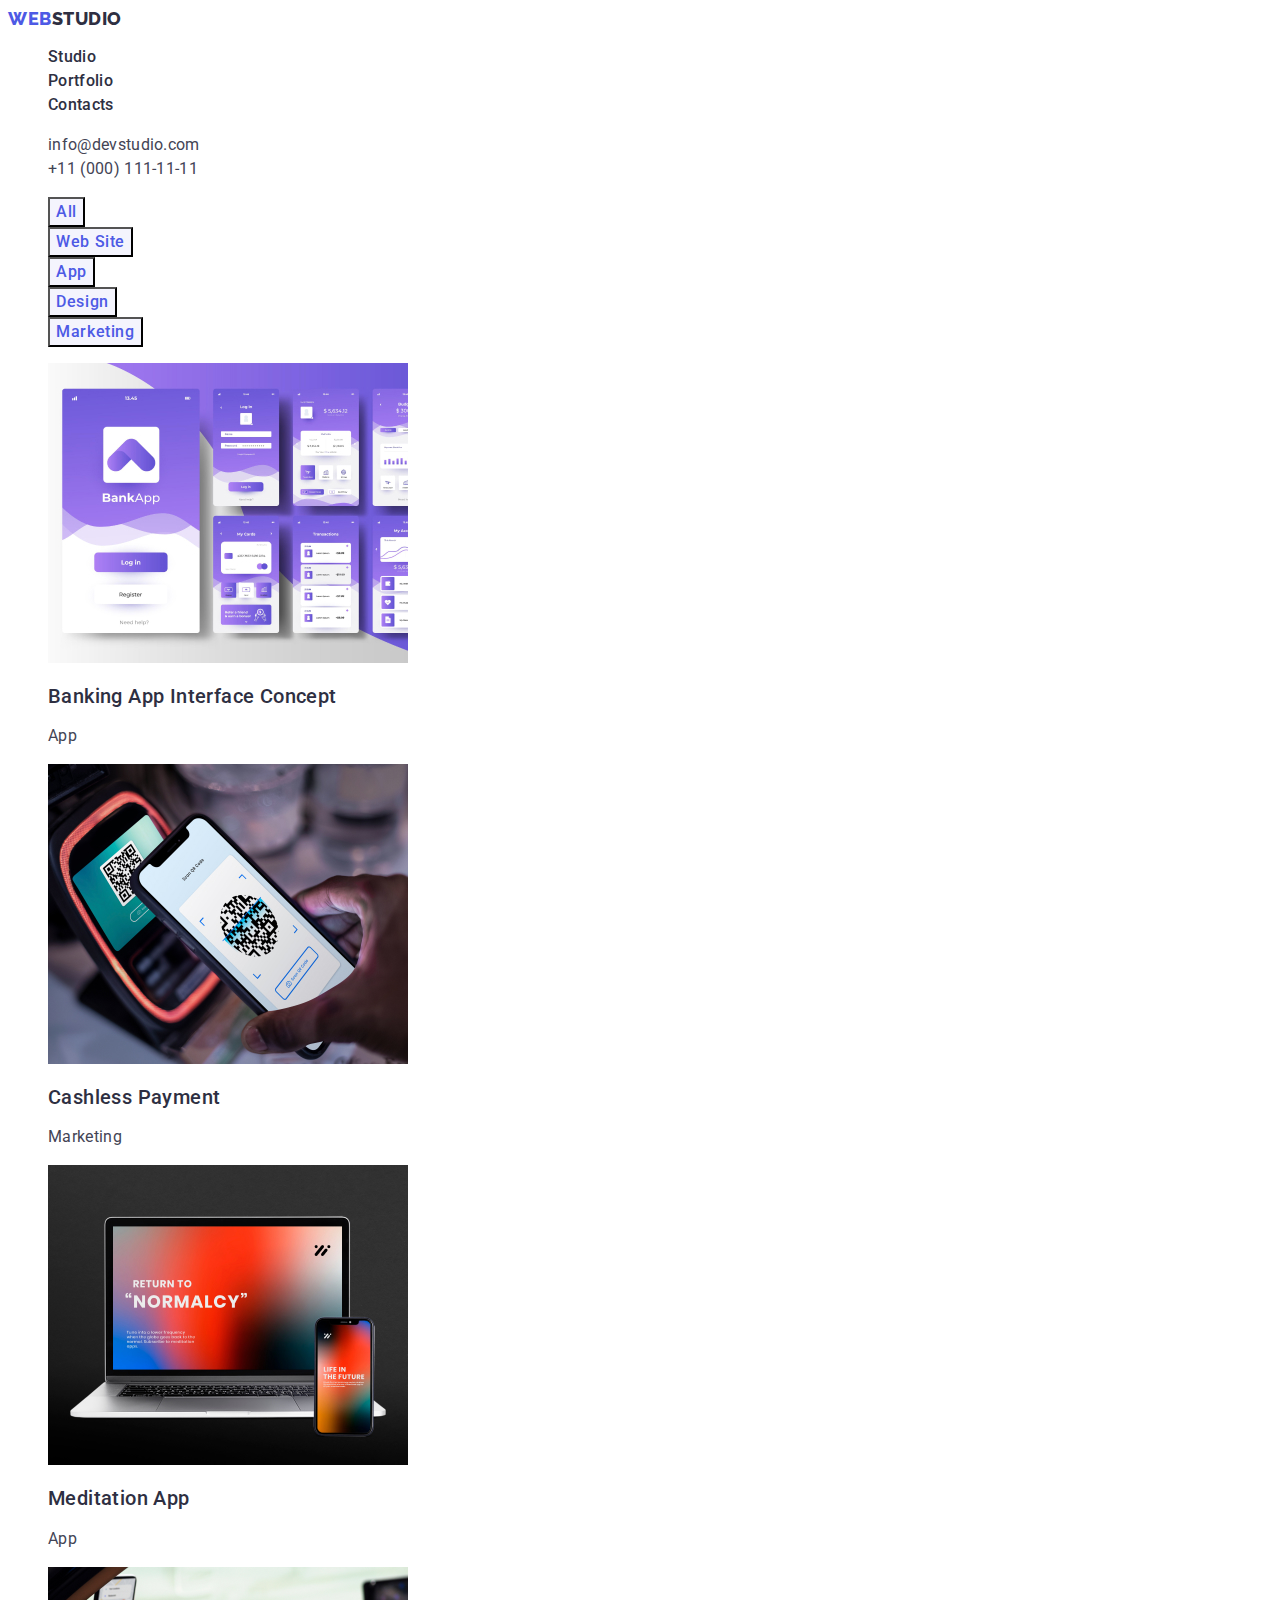
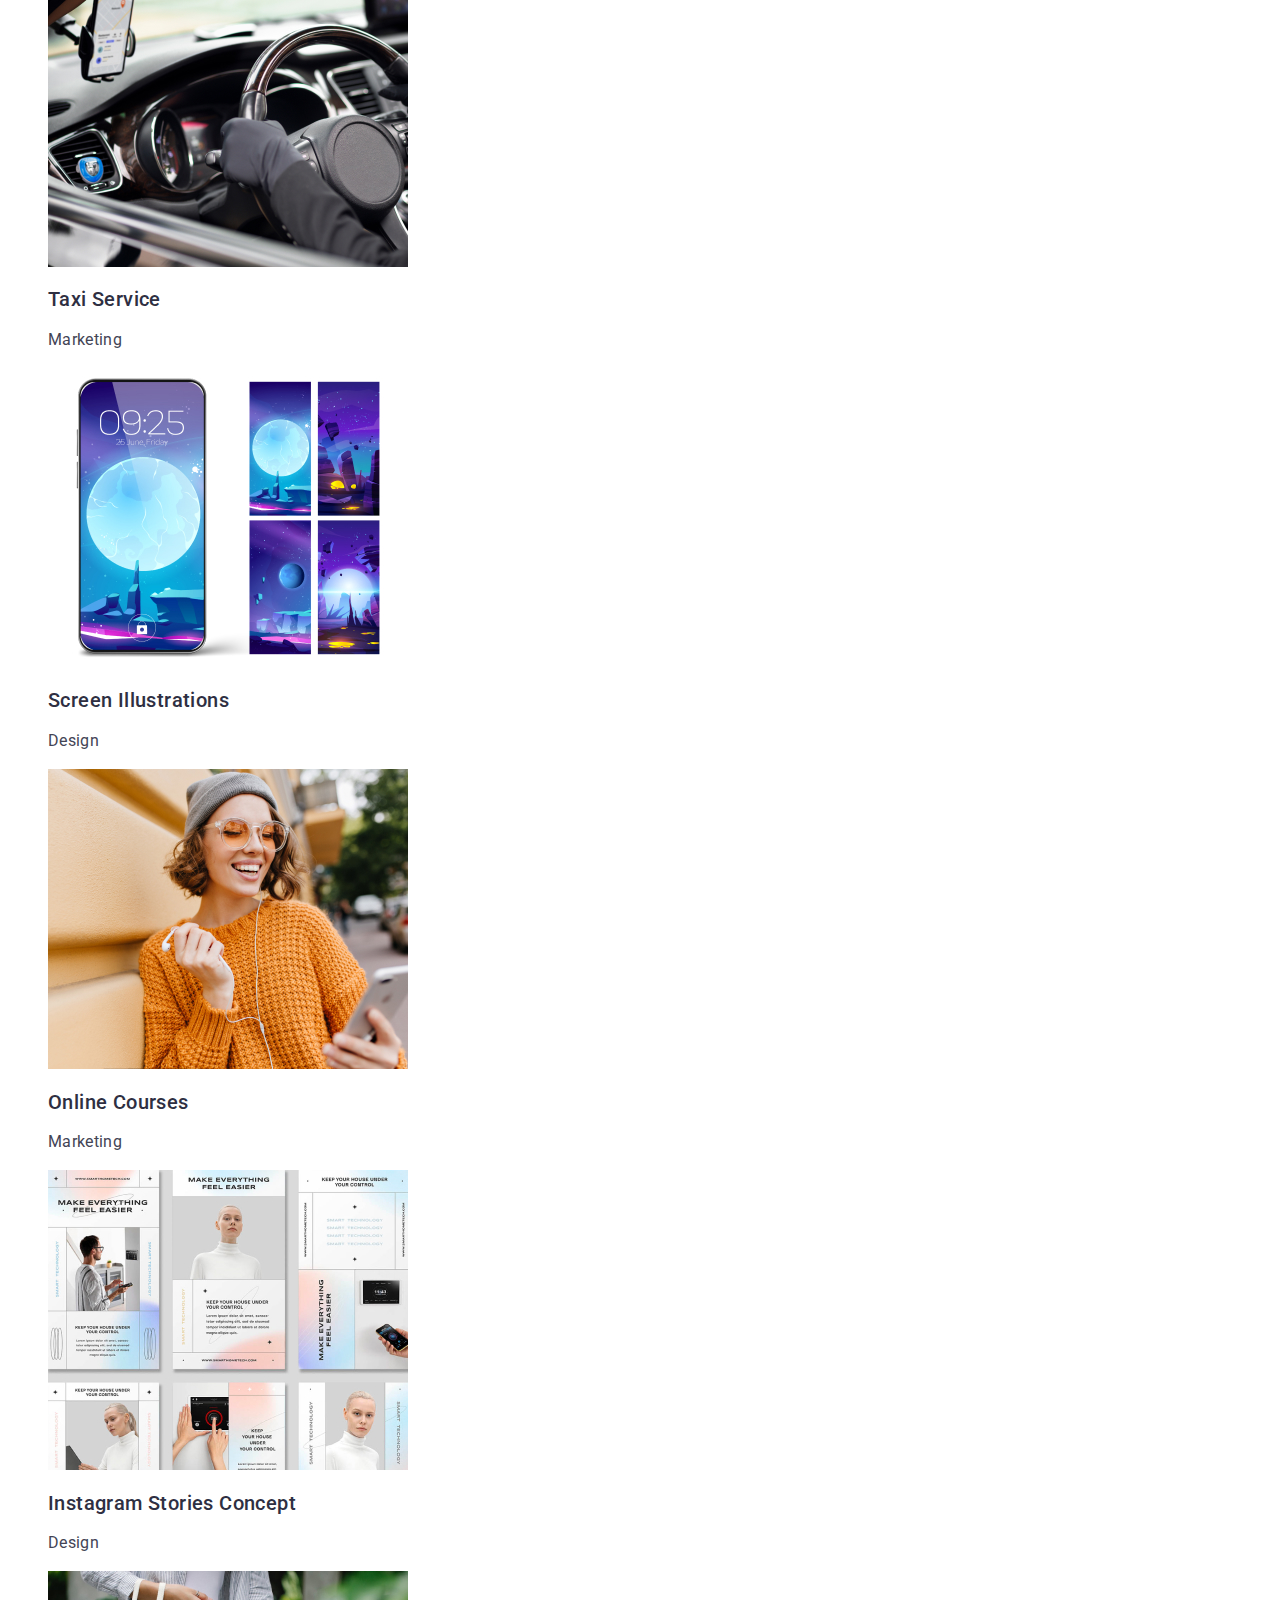
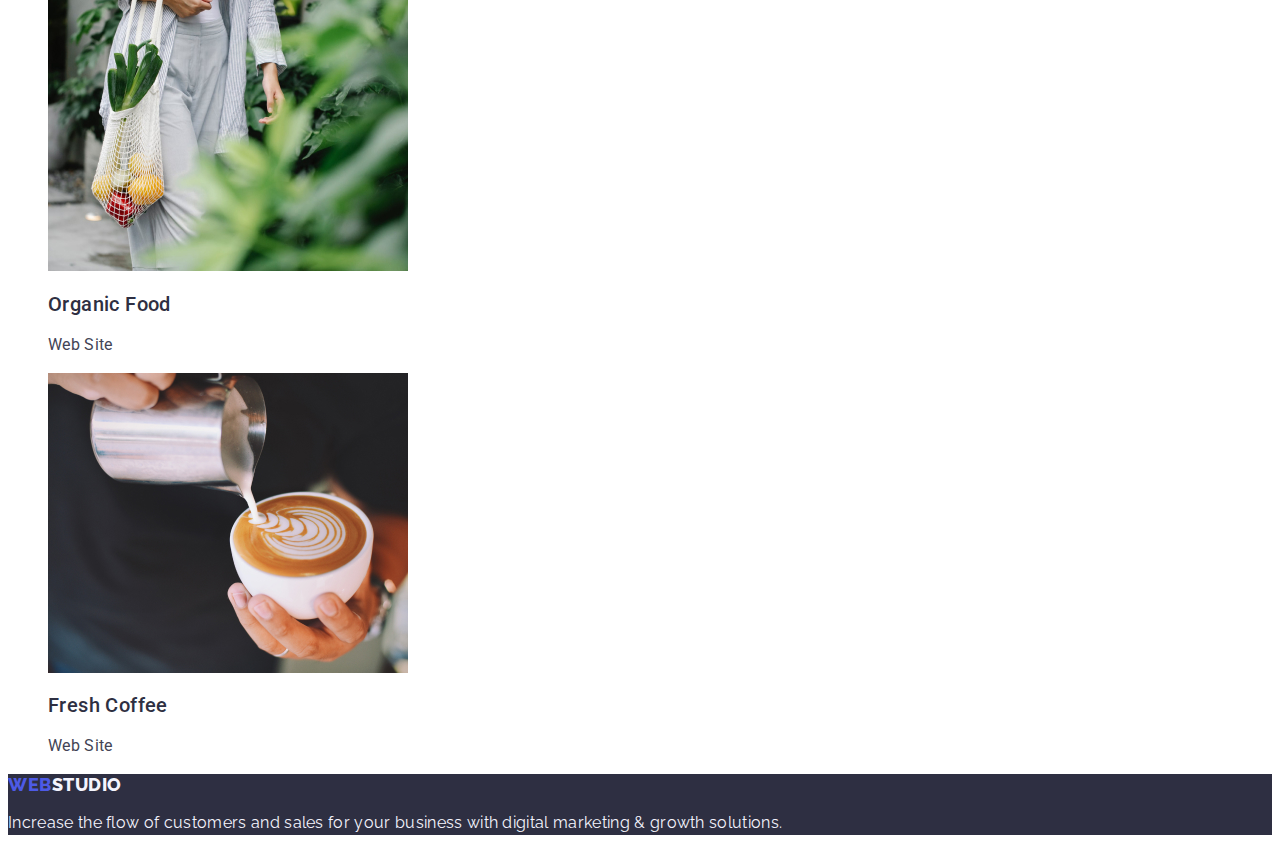
==== portfolio.html @ 531e1ff8 "Initial commit" ====
<!DOCTYPE html>
<html lang="en">

<head>
    <meta charset="UTF-8">
    <meta http-equiv="X-UA-Compatible" content="IE=edge">
    <meta name="viewport" content="width=device-width, initial-scale=1.0">
    <title>Document</title>
    <link rel="preconnect" href="https://fonts.googleapis.com">
    <link rel="preconnect" href="https://fonts.gstatic.com" crossorigin>
    <link href="https://fonts.googleapis.com/css2?family=Raleway:wght@800&family=Roboto:wght@400;500;700&display=swap"
        rel="stylesheet">
    <link rel="stylesheet" href="./css/styles.css">
</head>

<body>

    <!-- header -->

    <header class="page-header">
        <nav class="page-navigation">
            <a href="./index.html" class="logo list link">Web<span class="logo-color">Studio</span></a>

            <ul class="menu list">
                <li class="menu-item">
                    <a class="menu-link link" href="./index.html">Studio</a>
                </li>
                <li class="menu-item">
                    <a class="menu-link link" href="./portfolio.html">Portfolio</a>
                </li>
                <li class="menu-item">
                    <a class="menu-link link" href="">Contacts</a>
                </li>
            </ul>
        </nav>
        <!-- adress email and tel -->
        <address class="adress-menu">
            <ul class="adress list ">
                <li class="adress-list-item list">
                    <a class="contact-email-tel link" href="mailto:info@devstudio.com">info@devstudio.com </a>
                </li>
                <!-- добавить list -->
                <li class="adress-list-item list">
                    <a class="contact-email-tel link" href="tel:+110001111111">+11 (000) 111-11-11</a>
                </li>
            </ul>
        </address>
    </header>

    <!-- main -->
    <main>
        <!-- section  -->
        <section class="portfolio-section">
            <h1 class="portfolio-main-title" hidden>portfolio-filter</h1>
            <!-- list one buttons -->
            <ul class="portfolio-btn list">
                <li><button class="portfolio-btn-item" type="button">All</button></li>
                <li><button class="portfolio-btn-item" type="button">Web Site</button></li>
                <li><button class="portfolio-btn-item" type="button">App</button></li>
                <li><button class="portfolio-btn-item" type="button">Design</button></li>
                <li><button class="portfolio-btn-item" type="button">Marketing</button></li>
            </ul>

            <!-- list two -->
            <ul class="portfolio-list-two list">
                <li><a href="" class="portfolio-item link"> <img src="./images/portfolio/imgbanking.jpg"
                            alt=" banking app interface">
                        <h2 class="title">Banking App Interface Concept</h2>
                        <p class="section-description">App</p>
                    </a>
                </li>

                <li><a href="" class="portfolio-item link"> <img src="./images/portfolio/imgcash.jpg"
                            alt="cashless terminal and phone">
                        <h2 class="title">Cashless Payment</h2>
                        <p class="section-description">Marketing</p>
                    </a>

                </li>

                <li><a href="" class="portfolio-item link"> <img src="./images/portfolio/imgapp.jpg"
                            alt="laptop and phone">
                        <h2 class="title">Meditation App</h2>
                        <p class="section-description">App</p>
                    </a>
                </li>
                <!-- </ul> -->
                <!-- list three -->
                <!-- <ul class="portfolio-list-three list"> -->
                <li><a href="" class="portfolio-item link"> <img src="./images/portfolio/imgtaxi.jpg"
                            alt="car with driver">
                        <h2 class="title">Taxi Service</h2>
                        <p class="section-description">Marketing</p>
                    </a>
                </li>

                <li><a href="" class="portfolio-item link"> <img src="./images/portfolio/imgscreen.jpg"
                            alt="phone and screenshots">
                        <h2 class="title">Screen Illustrations</h2>
                        <p class="section-description">Design</p>
                    </a>

                </li>

                <li><a href="" class="portfolio-item link"> <img src="./images/portfolio/imgonline.jpg"
                            alt="girl with phone">
                        <h2 class="title">Online Courses</h2>
                        <p class="section-description">Marketing</p>
                    </a>
                </li>
                <!-- list four -->
                <li><a href="" class="portfolio-item link"> <img src="./images/portfolio/imginstagram.jpg"
                            alt="design app">
                        <h2 class="title">Instagram Stories Concept</h2>
                        <p class="section-description">Design</p>
                    </a>
                </li>

                <li><a href="" class="portfolio-item link"> <img src="./images/portfolio/imgorganic.jpg"
                            alt="women with food">
                        <h2 class="title">Organic Food</h2>
                        <p class="section-description">Web Site</p>
                    </a>

                </li>

                <li><a href="" class="portfolio-item link"> <img src="./images/portfolio/imgcoffe.jpg" alt="coffe">
                        <h2 class="title">Fresh Coffee</h2>
                        <p class="section-description">Web Site</p>
                    </a>
                </li>
            </ul>

        </section>
    </main>

    <!-- footer -->
    <footer class="footer">
        <a href="./index.html" class="logo-footer list link">Web<span class="logo-color-footer">Studio</span></a>
        <p class="section-description footer-text-color">
            Increase the flow of customers and sales for your business with digital marketing & growth
            solutions.
        </p>
    </footer>
</body>




</html>
---- css/styles.css ----
:root {
  --main-font-family: 'Roboto', sans-serif;
  --secondary-font-family-family: 'Raleway', sans-serif;
  --primary-text-color-theme-dark: #ffffff;
  --primary-text-color-theme-light: #4d5ae5;
  --secondary-text-color-theme-dark: #9da4bd;
  --secondary-text-color-theme-light: #555555;
  --accent-color: #404bbf;
}
button {
  cursor: pointer;
}

body {
  font-family: 'Roboto', sans-serif;
  font-style: normal;
  color: #434455;
  background-color: #ffffff;
}
.list {
  list-style: none;
}
.link {
  text-decoration: none;
}
.logo {
  font-family: var(--secondary-font-family-family);
  font-weight: 800;
  font-size: 18px;
  line-height: 1.17;
  display: flex;
  align-items: center;
  letter-spacing: 0.03em;
  text-transform: uppercase;
  color: #4d5ae5;
}

.logo-color {
  color: #2e2f42;
}

.logo:hover,
.logo:focus {
  color: var(--accent-color);
}

.menu-link {
  font-weight: 500;
  font-size: 16px;
  line-height: 1.5;
  letter-spacing: 0.02em;
  color: #2e2f42;
  /* text-transform: uppercase; */
}
.menu-link:hover,
.menu-link:focus {
  color: var(--accent-color);
}
/* adress */
.adress-menu {
  font-style: normal;
}
.contact-email-tel {
  font-weight: 400;
  font-size: 16px;
  line-height: 1.5;
  letter-spacing: 0.02em;
  color: #434455;
  /* font-style: normal; */
}
.contact-email-tel:hover,
.contact-email-tel:focus {
  color: var(--accent-color);
}
/* .contact-telefon {
  font-weight: 400;
  font-size: 16px;
  line-height: 1.5;
  letter-spacing: 0.02em;
  color: #434455;
  font-style: normal;
}
.contact-telefon:hover,
.contact-telefon:focus {
  color: var(--accent-color);
} */
/* main */
.class-title {
  background-color: #2e2f42;
}
.main-title {
  font-weight: 700;
  font-size: 56px;
  line-height: 1.07;
  text-align: center;
  letter-spacing: 0.02em;
  color: #ffffff;
}

.modal-open-btn {
  font-weight: 500;
  font-size: 16px;
  line-height: 1.5;
  display: flex;
  align-items: center;
  letter-spacing: 0.04em;
  color: #ffffff;
  flex: none;
  order: 0;
  flex-grow: 0;
  background: #4d5ae5;
  font-family: var(--main-font-family);
}

.modal-open-btn:hover,
.modal-open-btn:focus {
  color: var(--accent-color);
  background: #404bbf;
}
/* skills */
.subtitle {
  font-weight: 700;
  font-size: 36px;
  line-height: 1.11;
  text-align: center;
  letter-spacing: 0.02em;
  text-transform: capitalize;
  color: #2e2f42;
}
.title {
  font-weight: 500;
  font-size: 20px;
  line-height: 1.2;
  /* identical to box height, or 120% */
  letter-spacing: 0.02em;
  color: #2e2f42;
}

.section-description {
  font-weight: 400;
  font-size: 16px;
  line-height: 1.5;
  /* or 150% */
  letter-spacing: 0.02em;
  /* SLATE */
  color: #434455;
}

.section-team {
  background-color: #f4f4fd;
}
.team-list {
  background-color: #ffffff;
}
.team-description {
  text-align: center;
  letter-spacing: 0.02em;
}
/* footer */

footer {
  font-family: var(--secondary-font-family-family);
  background-color: #2e2f42;
}

.logo-footer {
  font-weight: 800;
  font-size: 18px;
  line-height: 1.17;
  display: flex;
  align-items: center;
  letter-spacing: 0.03em;
  text-transform: uppercase;
  color: #4d5ae5;
}

.logo-footer:hover,
.logo-footer:focus {
  color: var(--accent-color);
}
.logo-color-footer {
  color: #f4f4fd;
}
.footer-text-color {
  color: #f4f4fd;
}

/* portfolio */
.portfolio-btn-item {
  font-family: var(--main-font-family);
  font-weight: 500;
  font-size: 16px;
  line-height: 1.5;
  /* identical to box height, or 150% */
  display: flex;
  align-items: center;
  text-align: center;
  letter-spacing: 0.04em;
  background: #f4f4fd;
  color: #4d5ae5;
}

.portfolio-btn-item:hover,
.portfolio-btn-item:focus {
  color: #ffffff;
  background: #404bbf;
}
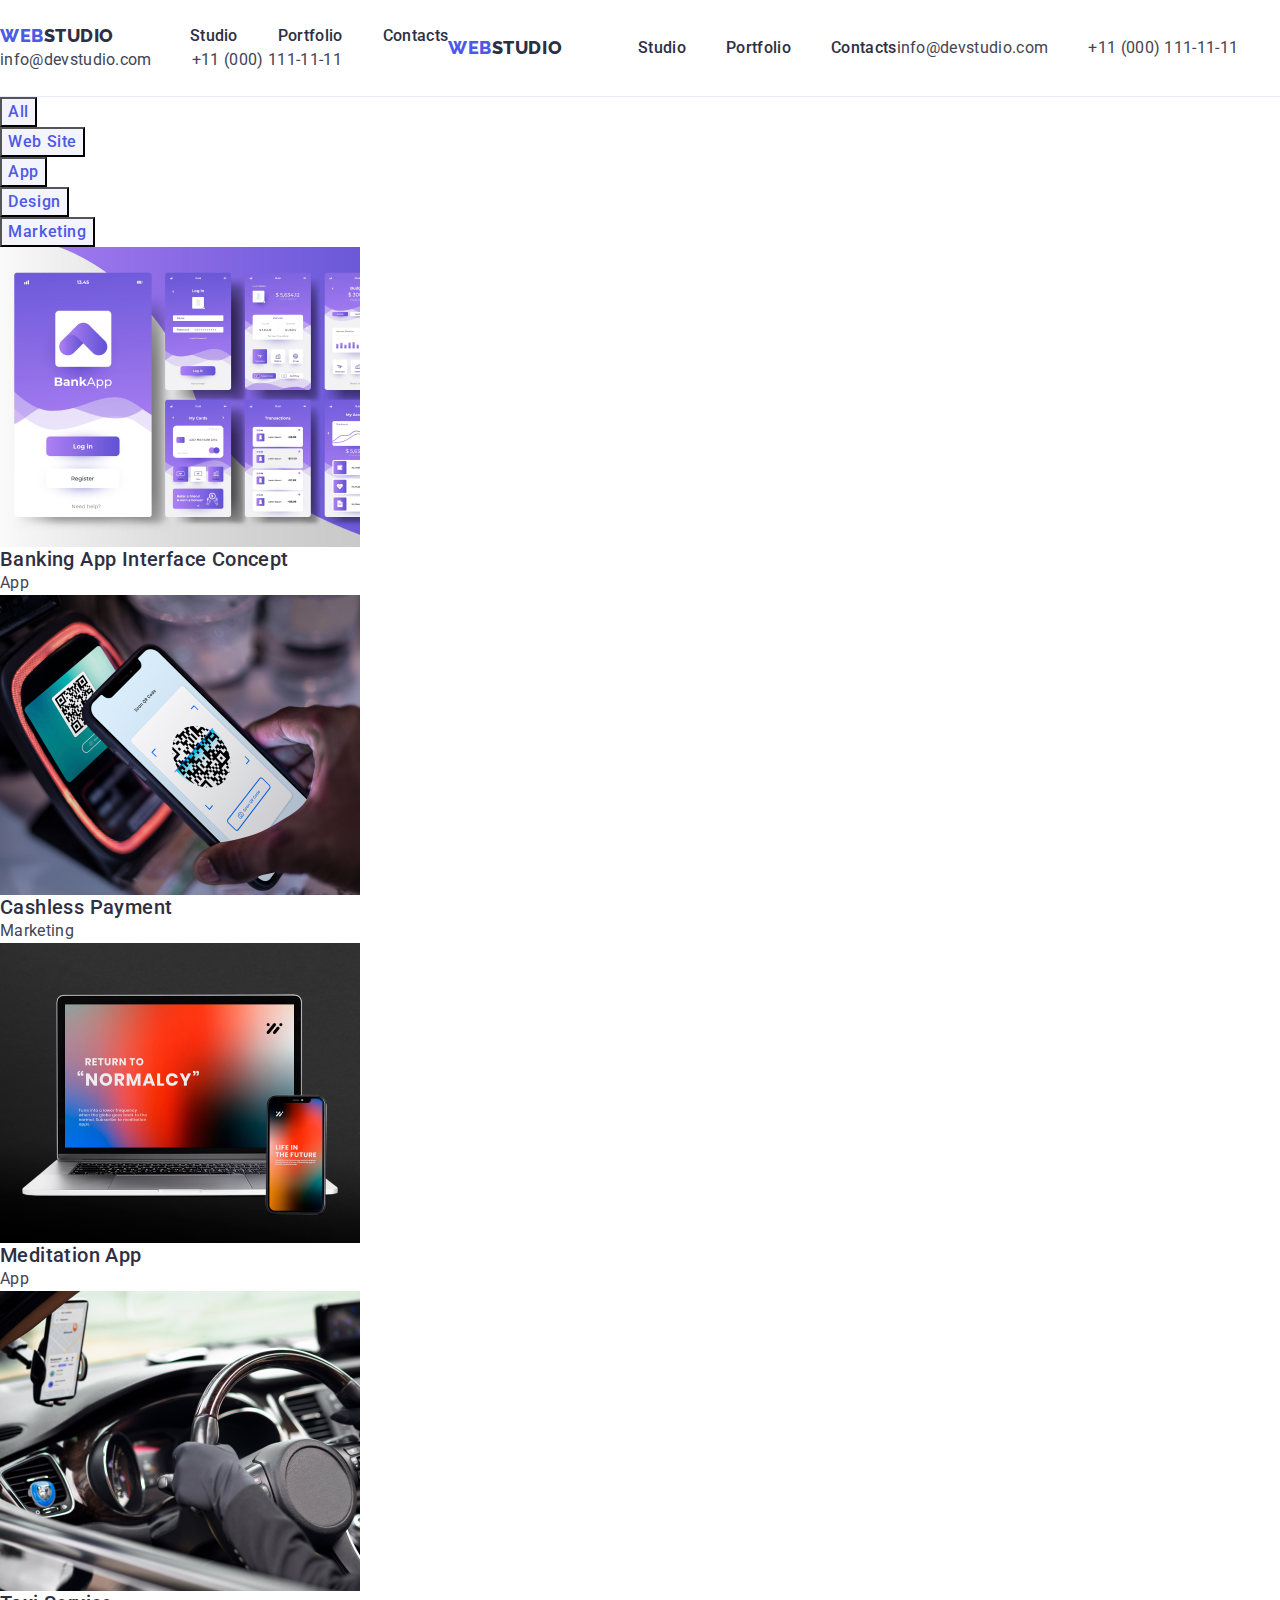
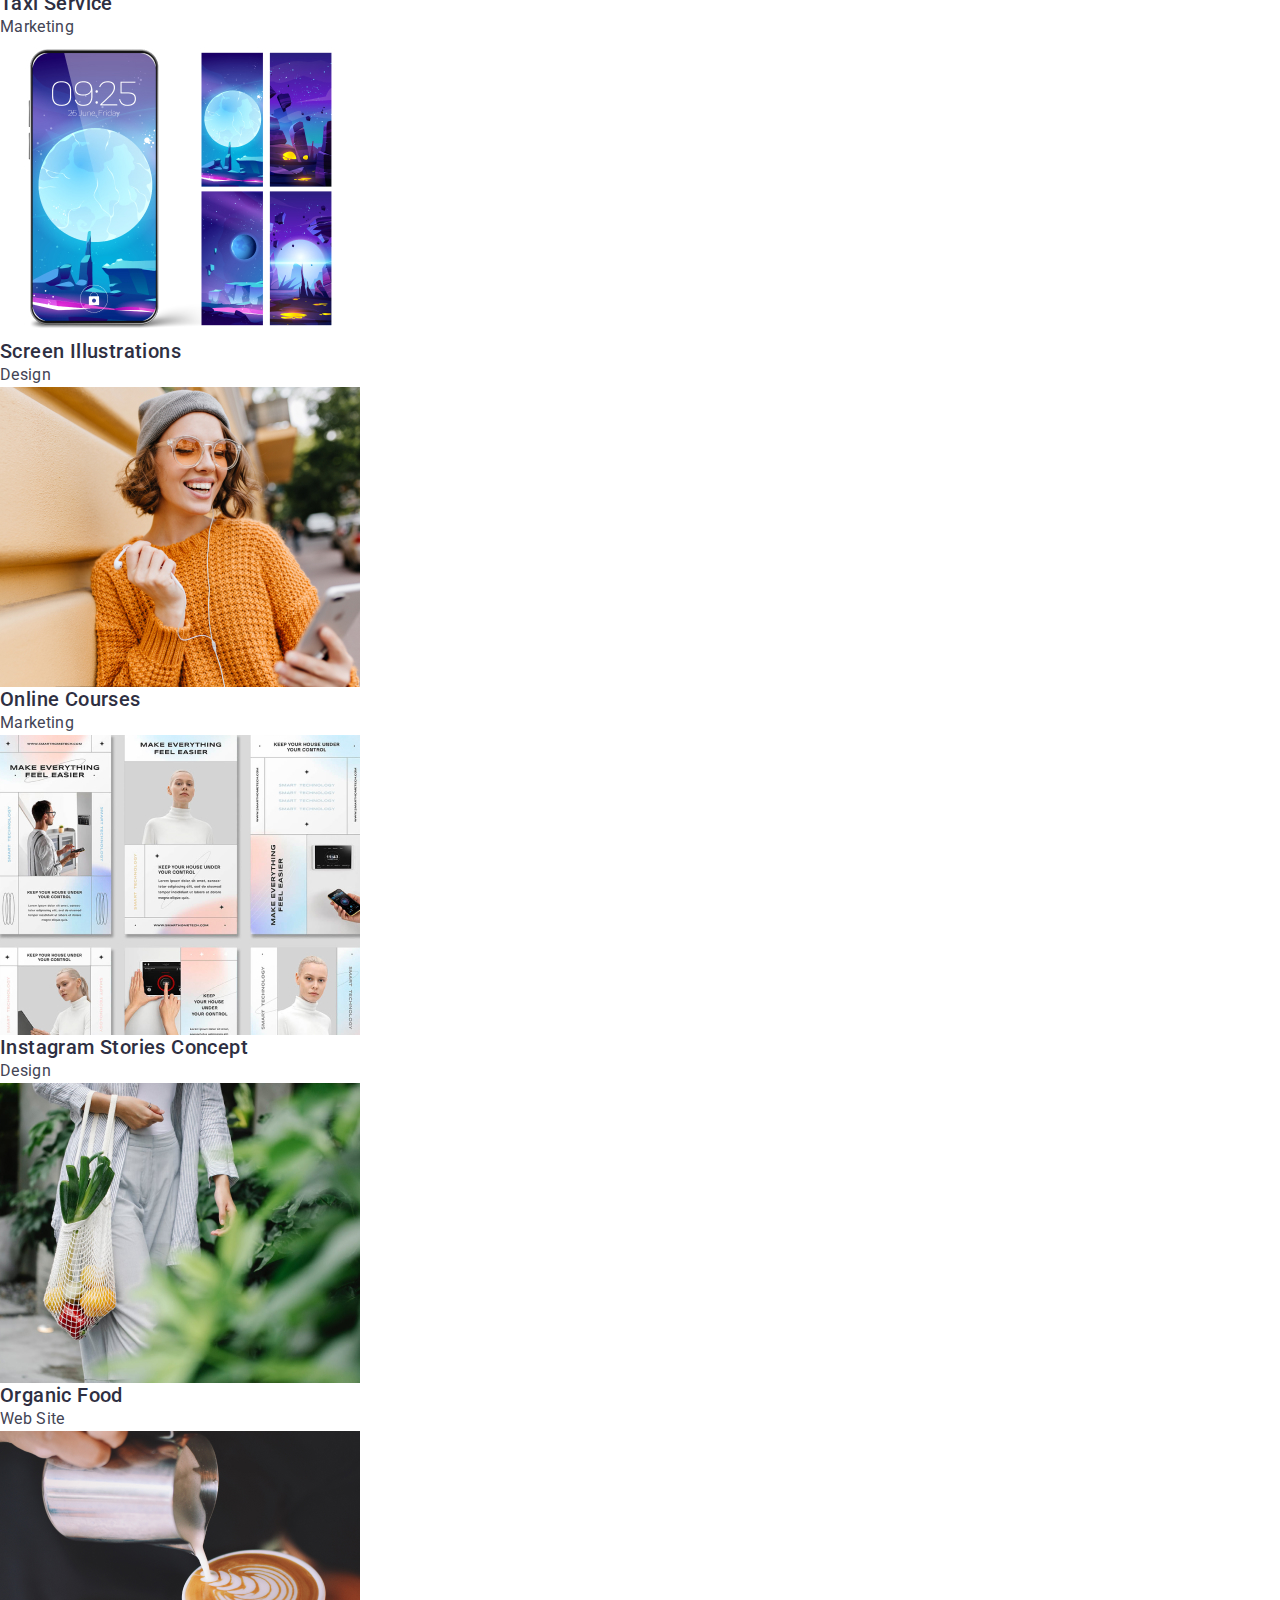
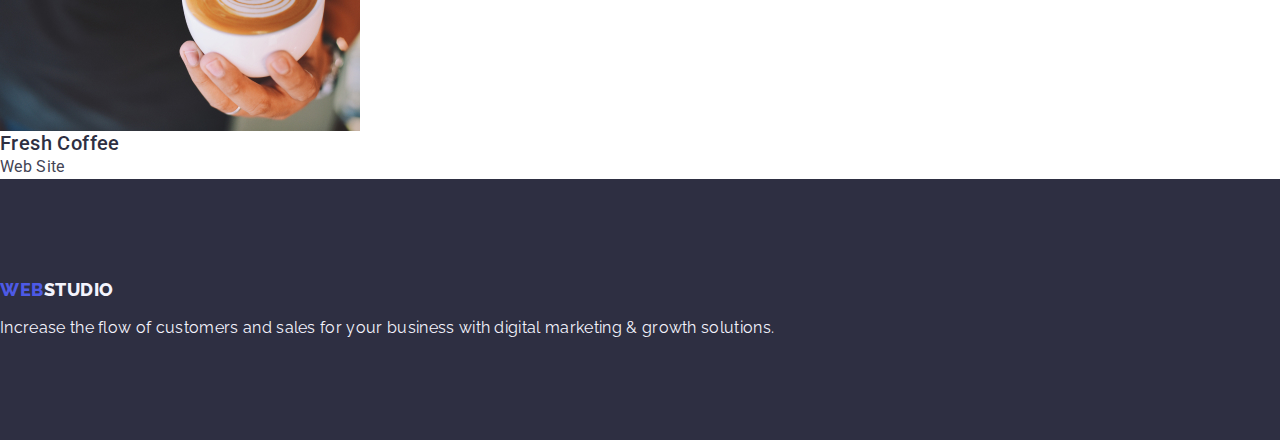
==== commit 79e0293e: "foter" ====
--- a/portfolio.html
+++ b/portfolio.html
@@ -10,6 +10,8 @@
     <link rel="preconnect" href="https://fonts.gstatic.com" crossorigin>
     <link href="https://fonts.googleapis.com/css2?family=Raleway:wght@800&family=Roboto:wght@400;500;700&display=swap"
         rel="stylesheet">
+    <link rel="stylesheet"
+        href="https://cdnjs.cloudflare.com/ajax/libs/modern-normalize/1.1.0/modern-normalize.min.css">
     <link rel="stylesheet" href="./css/styles.css">
 </head>
 
@@ -18,6 +20,35 @@
     <!-- header -->
 
     <header class="page-header">
+        <div>
+            <nav class="page-navigation">
+                <a href="./index.html" class="logo list link">Web<span class="logo-color">Studio</span></a>
+
+                <ul class="menu list">
+                    <li class="menu-item">
+                        <a class="menu-link link" href="./index.html">Studio</a>
+                    </li>
+                    <li class="menu-item">
+                        <a class="menu-link link" href="./portfolio.html">Portfolio</a>
+                    </li>
+                    <li class="menu-item">
+                        <a class="menu-link link" href="">Contacts</a>
+                    </li>
+                </ul>
+            </nav>
+            <!-- adress email and tel -->
+            <address class="adress-menu">
+                <ul class="adress list ">
+                    <li class="adress-list-item list">
+                        <a class="contact-email-tel link" href="mailto:info@devstudio.com">info@devstudio.com </a>
+                    </li>
+                    <!-- добавить list -->
+                    <li class="adress-list-item list">
+                        <a class="contact-email-tel link" href="tel:+110001111111">+11 (000) 111-11-11</a>
+                    </li>
+                </ul>
+            </address>
+        </div>
         <nav class="page-navigation">
             <a href="./index.html" class="logo list link">Web<span class="logo-color">Studio</span></a>
 
--- a/css/styles.css
+++ b/css/styles.css
@@ -7,9 +7,6 @@
   --secondary-text-color-theme-light: #555555;
   --accent-color: #404bbf;
 }
-button {
-  cursor: pointer;
-}
 
 body {
   font-family: 'Roboto', sans-serif;
@@ -17,22 +14,75 @@
   color: #434455;
   background-color: #ffffff;
 }
+
+.container {
+  width: 1158px;
+  margin-left: auto;
+  margin-right: auto;
+  padding-left: 15px;
+  padding-right: 15px;
+}
+
+/* .container-main-title {
+  padding: 188px 0;
+} */
+h1,
+h2,
+h3,
+h4,
+p {
+  margin-top: 0;
+  margin-bottom: 0;
+}
+
+ul,
+ol {
+  margin-top: 0;
+  margin-bottom: 0;
+  padding-left: 0;
+}
+
+img {
+  display: block;
+}
+
 .list {
   list-style: none;
 }
 .link {
   text-decoration: none;
 }
+/* HEADER */
+.page-header {
+  display: flex;
+  align-items: center;
+  padding: 24px 0;
+
+  border-bottom: 1px solid #e7e9fc;
+}
+
+.page-header-container {
+  display: flex;
+  align-items: center;
+}
+.page-navigation {
+  display: flex;
+  align-items: center;
+
+  /* column-gap: 70px; */
+}
+
 .logo {
   font-family: var(--secondary-font-family-family);
   font-weight: 800;
   font-size: 18px;
   line-height: 1.17;
-  display: flex;
+  /* display: flex; */
   align-items: center;
   letter-spacing: 0.03em;
   text-transform: uppercase;
   color: #4d5ae5;
+  margin-right: 76px;
 }
 
 .logo-color {
@@ -43,6 +93,12 @@
 .logo:focus {
   color: var(--accent-color);
 }
+/* MENU */
+.menu {
+  display: flex;
+  /* align-items: center; */
+  gap: 40px;
+}
 
 .menu-link {
   font-weight: 500;
@@ -50,16 +106,25 @@
   line-height: 1.5;
   letter-spacing: 0.02em;
   color: #2e2f42;
+  padding: 24px 0;
   /* text-transform: uppercase; */
 }
 .menu-link:hover,
 .menu-link:focus {
   color: var(--accent-color);
 }
+
 /* adress */
 .adress-menu {
   font-style: normal;
 }
+.adress {
+  display: flex;
+  align-items: center;
+  column-gap: 40px;
+  gap: 40px;
+  /* margin-left: auto; */
+}
 .contact-email-tel {
   font-weight: 400;
   font-size: 16px;
@@ -72,21 +137,11 @@
 .contact-email-tel:focus {
   color: var(--accent-color);
 }
-/* .contact-telefon {
-  font-weight: 400;
-  font-size: 16px;
-  line-height: 1.5;
-  letter-spacing: 0.02em;
-  color: #434455;
-  font-style: normal;
-}
-.contact-telefon:hover,
-.contact-telefon:focus {
-  color: var(--accent-color);
-} */
+
 /* main */
 .class-title {
   background-color: #2e2f42;
+  padding: 188px 0;
 }
 .main-title {
   font-weight: 700;
@@ -95,13 +150,21 @@
   text-align: center;
   letter-spacing: 0.02em;
   color: #ffffff;
+  max-width: 496px;
+  margin: auto;
+}
+
+/* BTN */
+
+button {
+  cursor: pointer;
 }
 
 .modal-open-btn {
   font-weight: 500;
   font-size: 16px;
   line-height: 1.5;
-  display: flex;
+  display: block;
   align-items: center;
   letter-spacing: 0.04em;
   color: #ffffff;
@@ -110,6 +173,13 @@
   flex-grow: 0;
   background: #4d5ae5;
   font-family: var(--main-font-family);
+  min-width: 169px;
+  height: 56px;
+  border: none;
+  border-radius: 4px;
+  margin-top: 48px;
+  margin-left: auto;
+  margin-right: auto;
 }
 
 .modal-open-btn:hover,
@@ -117,7 +187,18 @@
   color: var(--accent-color);
   background: #404bbf;
 }
+
 /* skills */
+.section-skills {
+  padding: 120px 0;
+}
+.skills {
+  display: flex;
+  gap: 24px;
+}
+.skills-list {
+  width: calc((100% - 72px) / 4);
+}
 .subtitle {
   font-weight: 700;
   font-size: 36px;
@@ -127,6 +208,24 @@
   text-transform: capitalize;
   color: #2e2f42;
 }
+.title-skills-team {
+  margin-bottom: 8px;
+}
+/*--------------------------- SECTION WORK */
+.section-work {
+  padding-bottom: 120px;
+}
+.subtitle-work-team {
+  margin-bottom: 72px;
+}
+.work {
+  display: flex;
+  gap: 24px;
+}
+.work-list {
+  width: calc((100% - 48px) / 3);
+}
+/* ------------------------------TITLE */
 .title {
   font-weight: 500;
   font-size: 20px;
@@ -145,12 +244,22 @@
   /* SLATE */
   color: #434455;
 }
-
+/* ------------------SECTION TEAM */
 .section-team {
   background-color: #f4f4fd;
+  padding: 120px 0;
+}
+.team {
+  display: flex;
+  gap: 24px;
+}
+.team-info {
+  padding: 32px 16px;
 }
 .team-list {
   background-color: #ffffff;
+  width: calc((100% - 72px) / 4);
+  border-radius: 0px 0px 4px 4px;
 }
 .team-description {
   text-align: center;
@@ -161,17 +270,19 @@
 footer {
   font-family: var(--secondary-font-family-family);
   background-color: #2e2f42;
+  padding: 100px 0;
 }
 
 .logo-footer {
   font-weight: 800;
   font-size: 18px;
   line-height: 1.17;
-  display: flex;
   align-items: center;
   letter-spacing: 0.03em;
   text-transform: uppercase;
   color: #4d5ae5;
+  display: inline-block;
+  margin-bottom: 16px;
 }
 
 .logo-footer:hover,
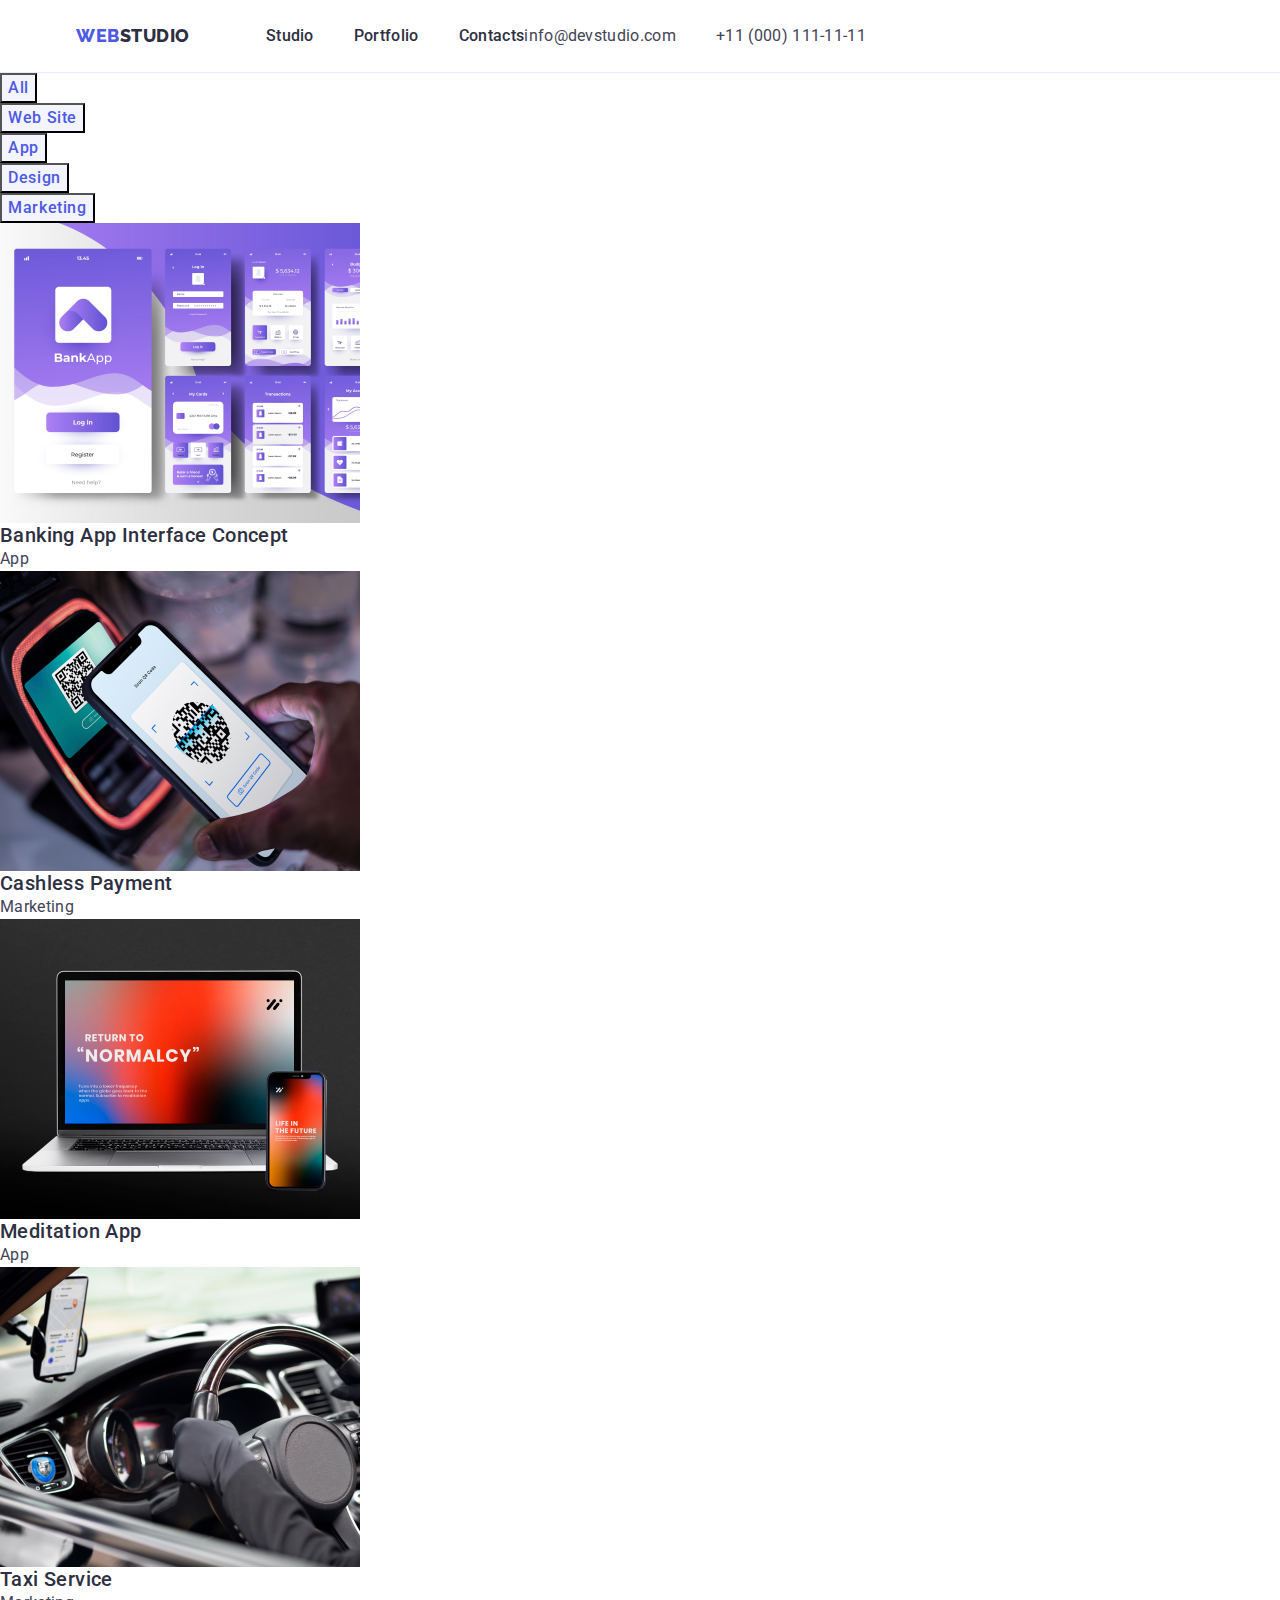
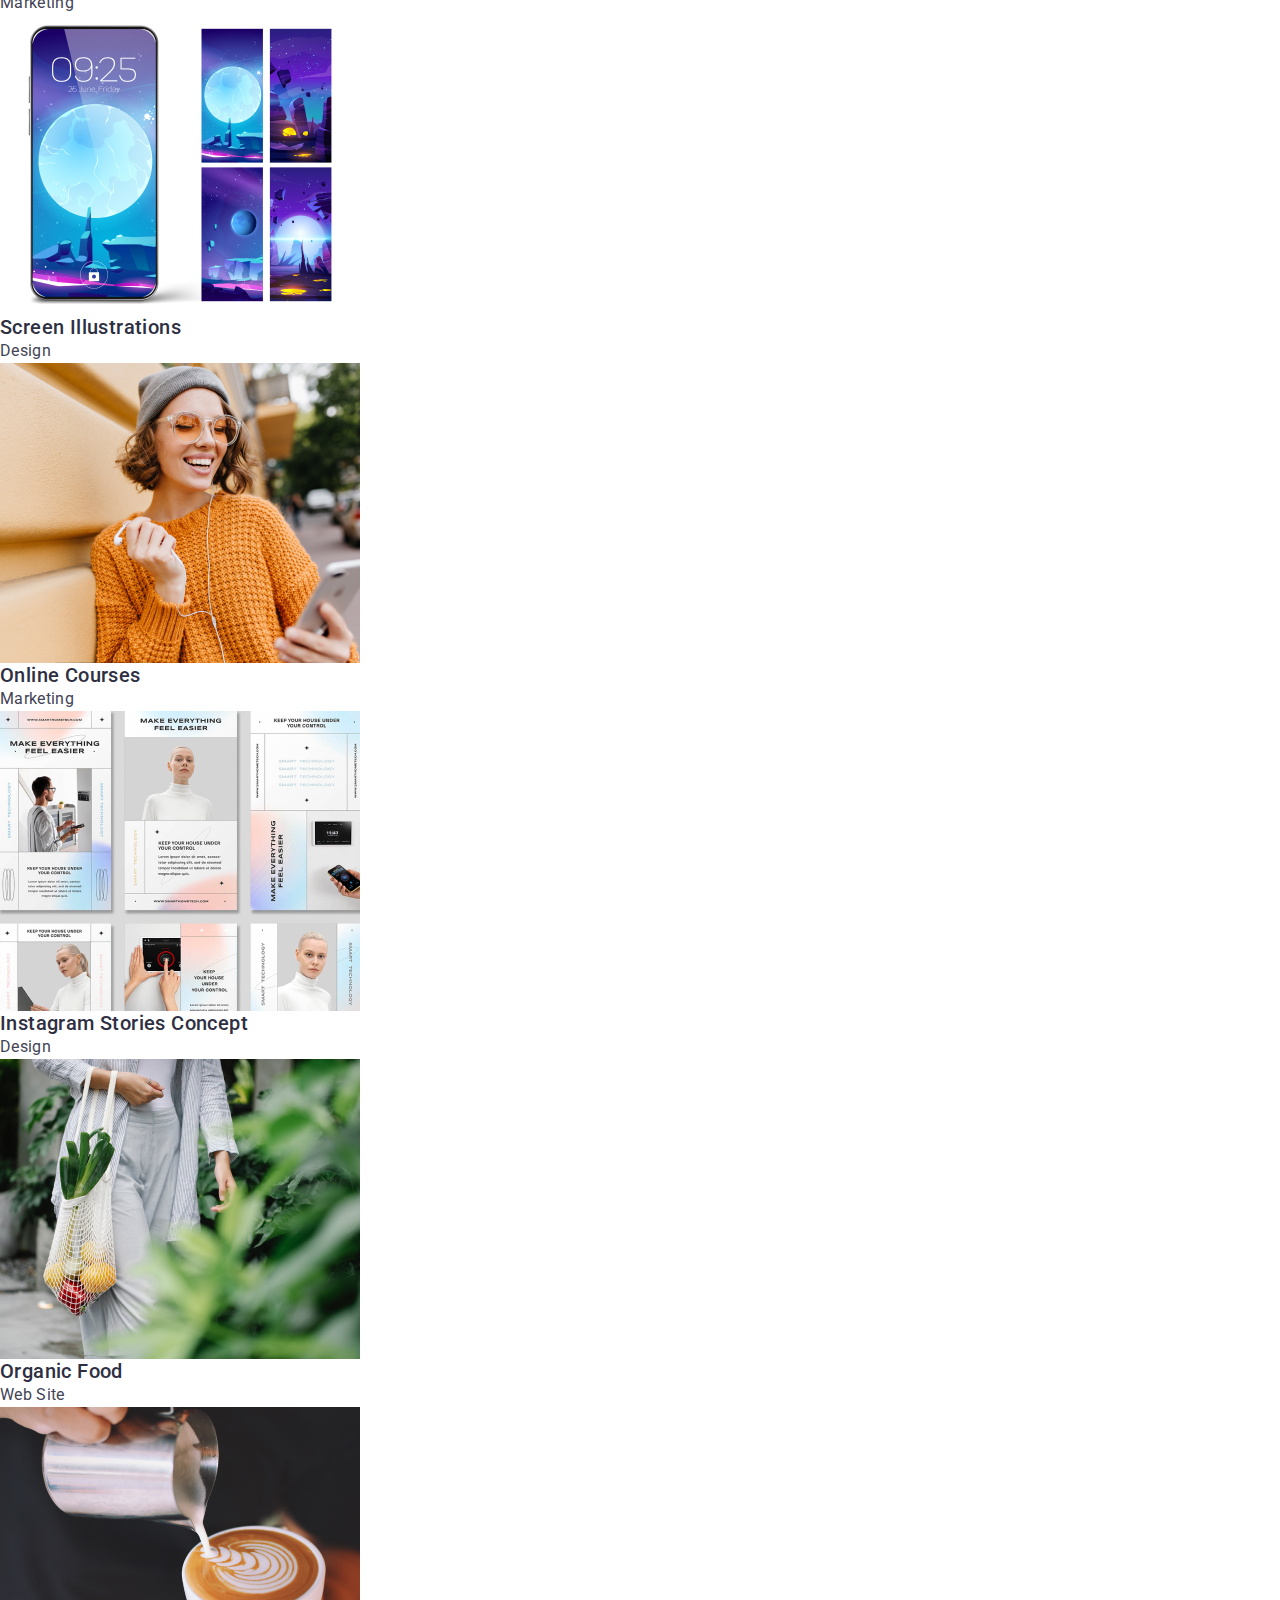
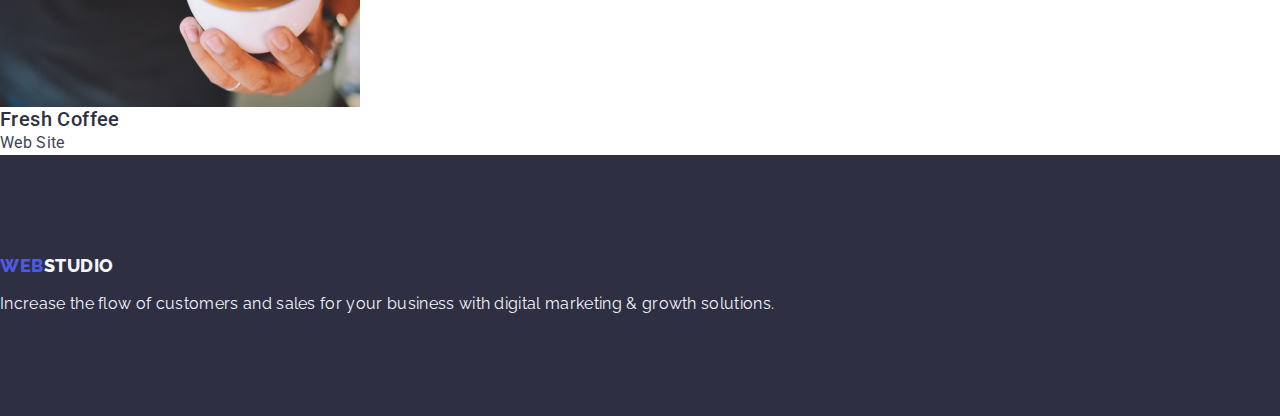
==== commit 3e718b69: "Update portfolio.html" ====
--- a/portfolio.html
+++ b/portfolio.html
@@ -20,8 +20,8 @@
     <!-- header -->
 
     <header class="page-header">
-        <div>
-            <nav class="page-navigation">
+        <div class="container page-header-container">
+            <nav class="page-navigation ">
                 <a href="./index.html" class="logo list link">Web<span class="logo-color">Studio</span></a>
 
                 <ul class="menu list">
@@ -36,7 +36,6 @@
                     </li>
                 </ul>
             </nav>
-            <!-- adress email and tel -->
             <address class="adress-menu">
                 <ul class="adress list ">
                     <li class="adress-list-item list">
@@ -49,33 +48,7 @@
                 </ul>
             </address>
         </div>
-        <nav class="page-navigation">
-            <a href="./index.html" class="logo list link">Web<span class="logo-color">Studio</span></a>
 
-            <ul class="menu list">
-                <li class="menu-item">
-                    <a class="menu-link link" href="./index.html">Studio</a>
-                </li>
-                <li class="menu-item">
-                    <a class="menu-link link" href="./portfolio.html">Portfolio</a>
-                </li>
-                <li class="menu-item">
-                    <a class="menu-link link" href="">Contacts</a>
-                </li>
-            </ul>
-        </nav>
-        <!-- adress email and tel -->
-        <address class="adress-menu">
-            <ul class="adress list ">
-                <li class="adress-list-item list">
-                    <a class="contact-email-tel link" href="mailto:info@devstudio.com">info@devstudio.com </a>
-                </li>
-                <!-- добавить list -->
-                <li class="adress-list-item list">
-                    <a class="contact-email-tel link" href="tel:+110001111111">+11 (000) 111-11-11</a>
-                </li>
-            </ul>
-        </address>
     </header>
 
     <!-- main -->
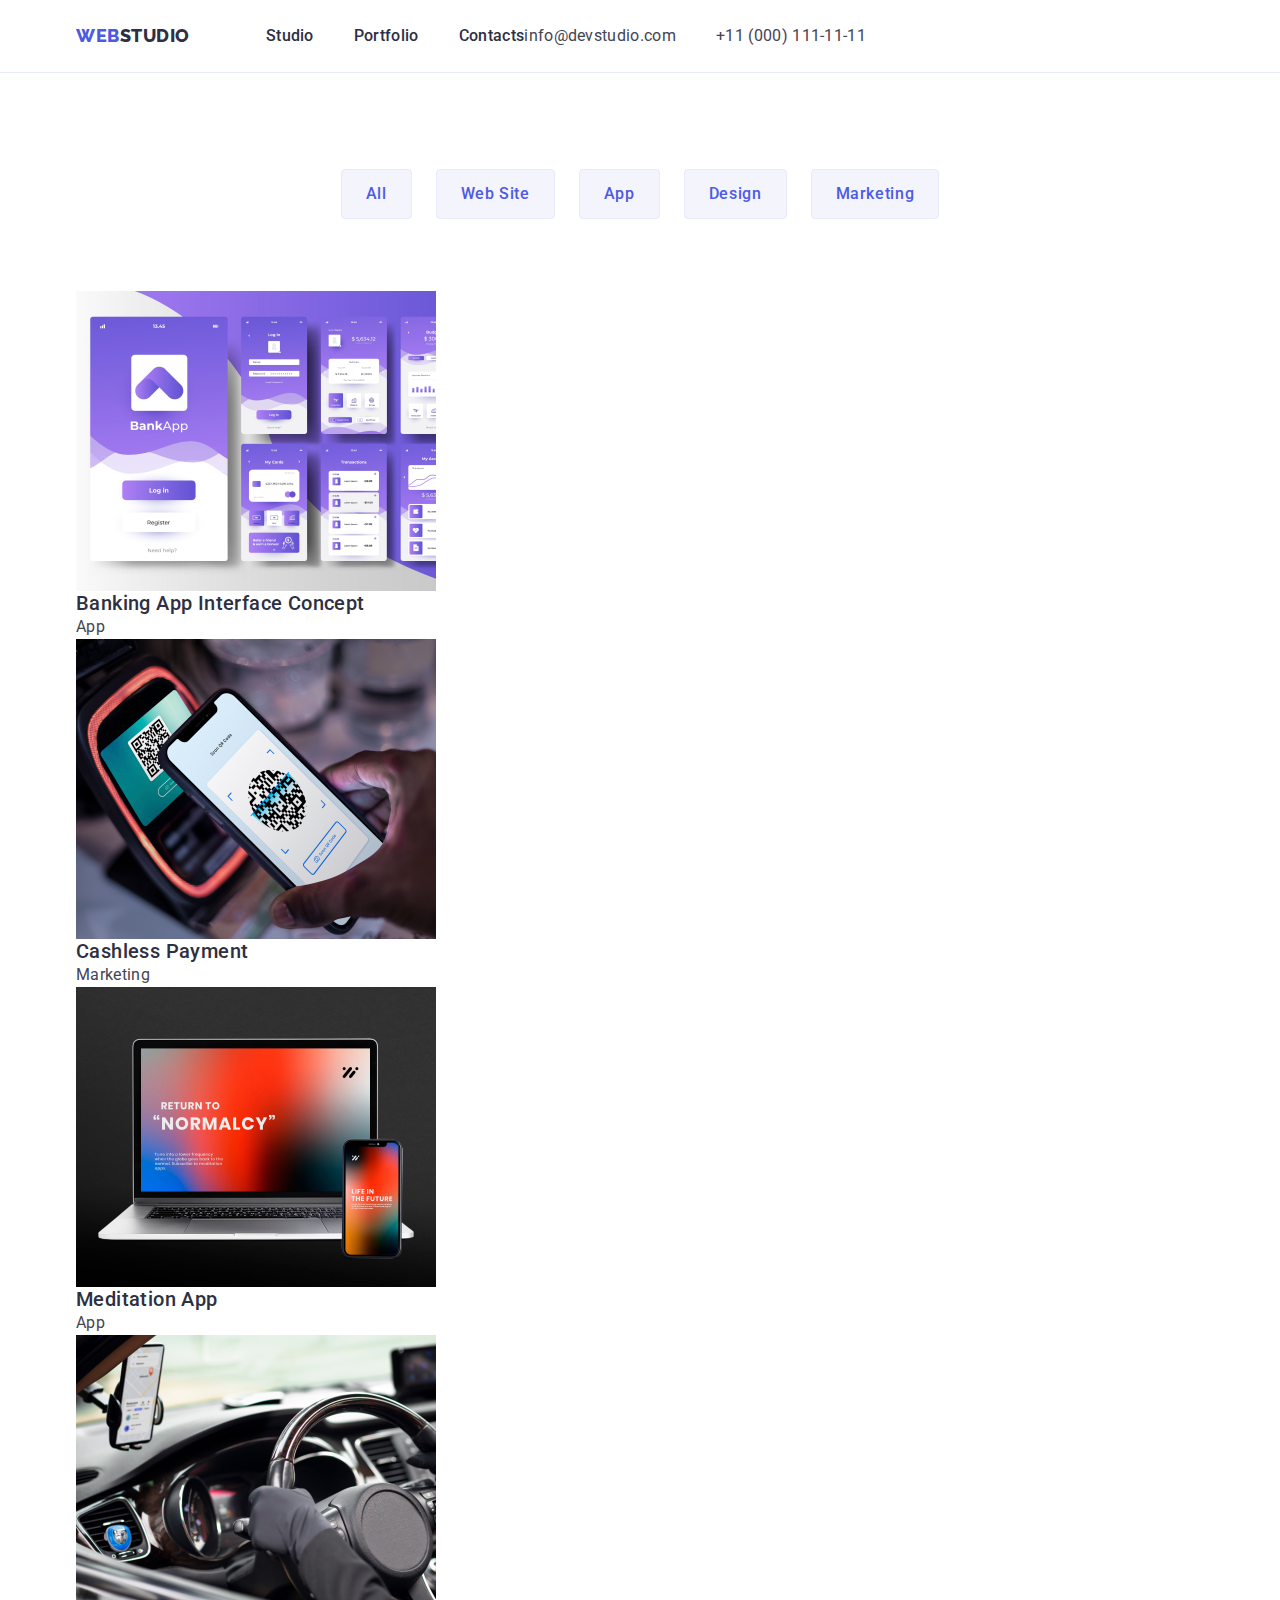
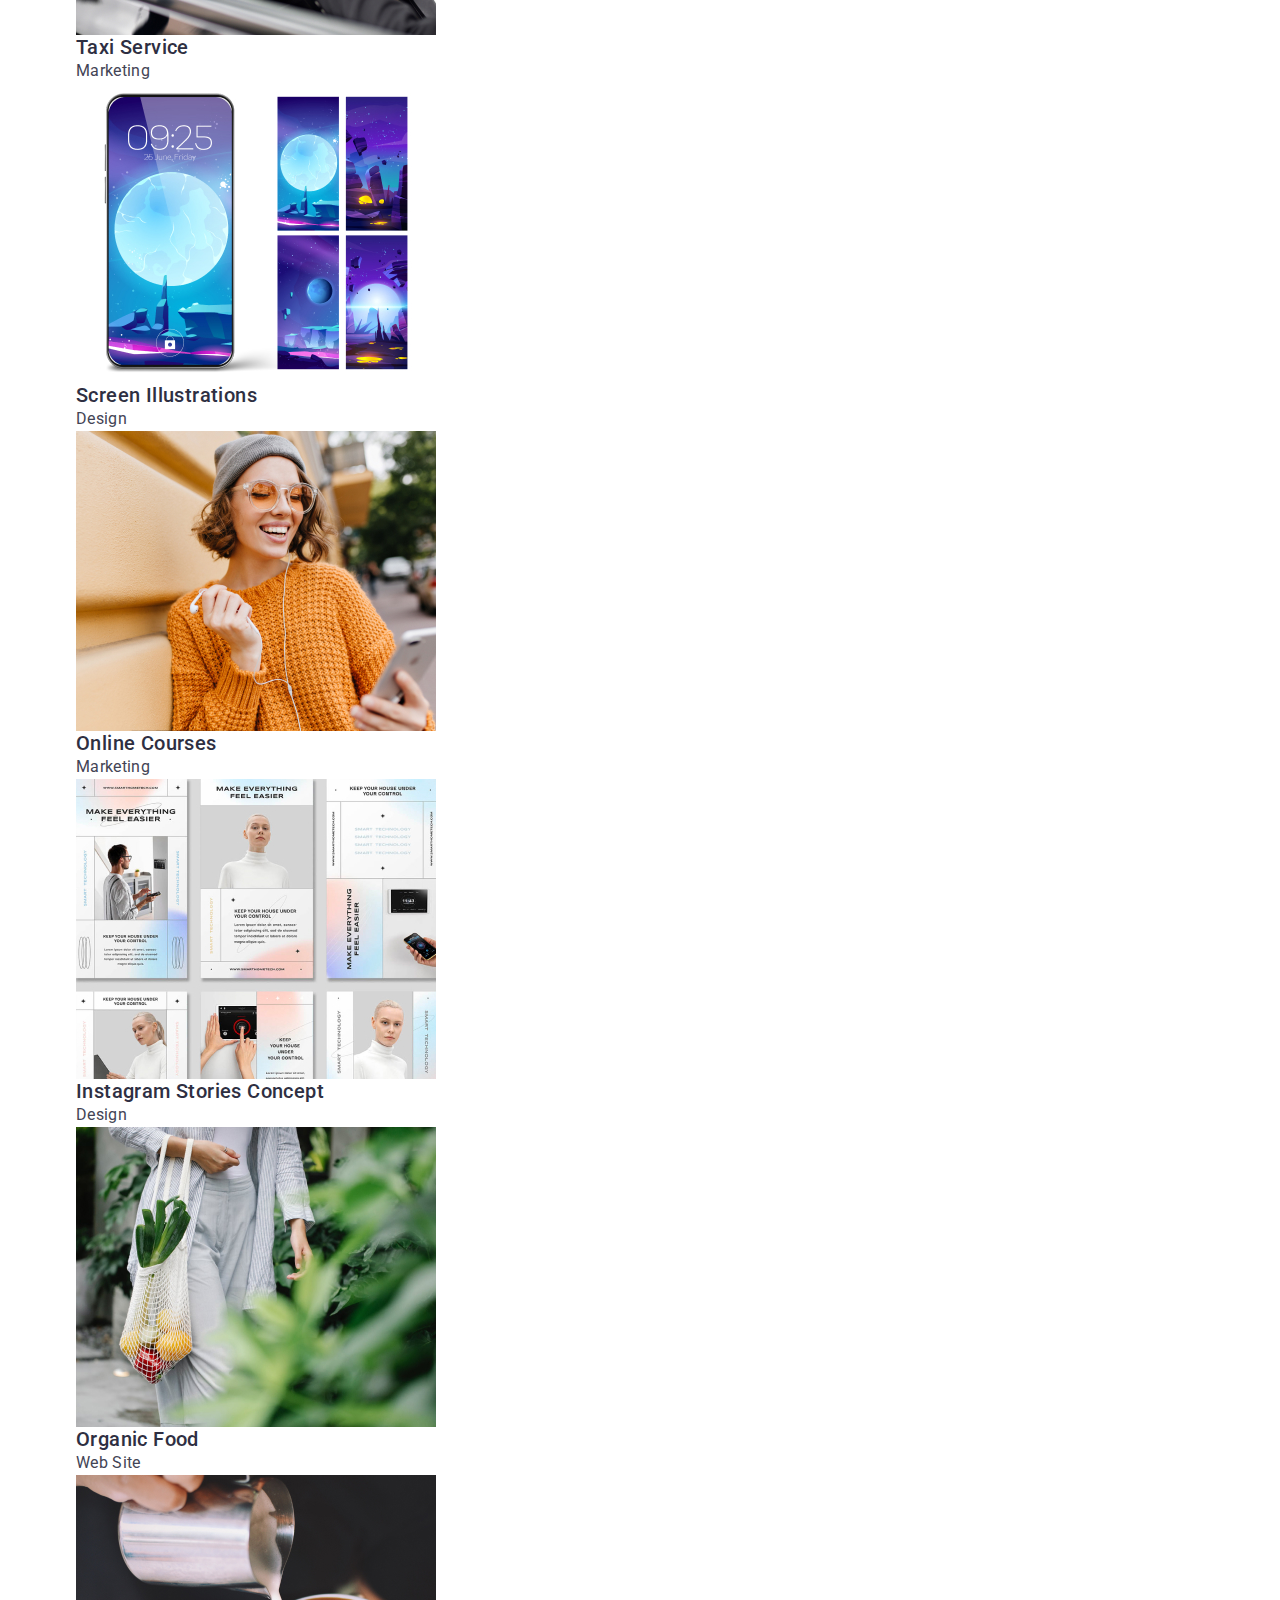
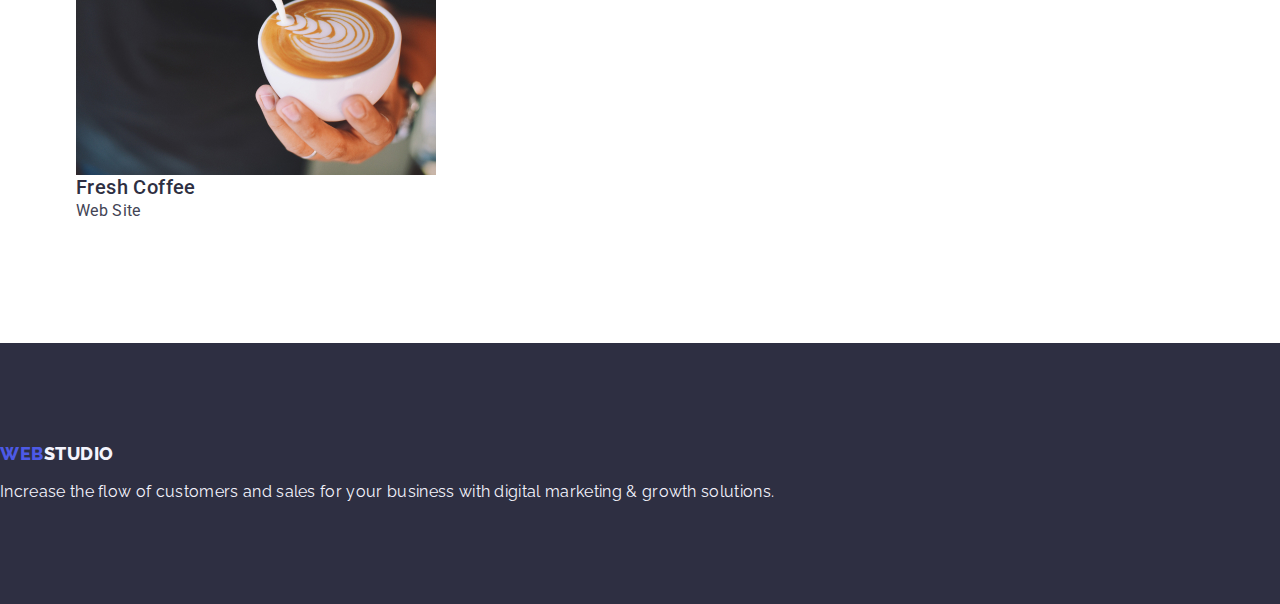
==== commit 3457a18b: "portfolio" ====
--- a/portfolio.html
+++ b/portfolio.html
@@ -55,85 +55,87 @@
     <main>
         <!-- section  -->
         <section class="portfolio-section">
-            <h1 class="portfolio-main-title" hidden>portfolio-filter</h1>
-            <!-- list one buttons -->
-            <ul class="portfolio-btn list">
-                <li><button class="portfolio-btn-item" type="button">All</button></li>
-                <li><button class="portfolio-btn-item" type="button">Web Site</button></li>
-                <li><button class="portfolio-btn-item" type="button">App</button></li>
-                <li><button class="portfolio-btn-item" type="button">Design</button></li>
-                <li><button class="portfolio-btn-item" type="button">Marketing</button></li>
-            </ul>
+            <div class="container">
+                <h1 class="portfolio-main-title" hidden>portfolio-filter</h1>
+                <!-- list one buttons -->
+                <ul class="portfolio-btn list">
+                    <li><button class="portfolio-btn-item" type="button">All</button></li>
+                    <li><button class="portfolio-btn-item" type="button">Web Site</button></li>
+                    <li><button class="portfolio-btn-item" type="button">App</button></li>
+                    <li><button class="portfolio-btn-item" type="button">Design</button></li>
+                    <li><button class="portfolio-btn-item" type="button">Marketing</button></li>
+                </ul>
 
-            <!-- list two -->
-            <ul class="portfolio-list-two list">
-                <li><a href="" class="portfolio-item link"> <img src="./images/portfolio/imgbanking.jpg"
-                            alt=" banking app interface">
-                        <h2 class="title">Banking App Interface Concept</h2>
-                        <p class="section-description">App</p>
-                    </a>
-                </li>
+                <!-- list two -->
+                <ul class="portfolio-list-two list">
+                    <li><a href="" class="portfolio-item link"> <img src="./images/portfolio/imgbanking.jpg"
+                                alt=" banking app interface">
+                            <h2 class="title">Banking App Interface Concept</h2>
+                            <p class="section-description">App</p>
+                        </a>
+                    </li>
 
-                <li><a href="" class="portfolio-item link"> <img src="./images/portfolio/imgcash.jpg"
-                            alt="cashless terminal and phone">
-                        <h2 class="title">Cashless Payment</h2>
-                        <p class="section-description">Marketing</p>
-                    </a>
+                    <li><a href="" class="portfolio-item link"> <img src="./images/portfolio/imgcash.jpg"
+                                alt="cashless terminal and phone">
+                            <h2 class="title">Cashless Payment</h2>
+                            <p class="section-description">Marketing</p>
+                        </a>
 
-                </li>
+                    </li>
 
-                <li><a href="" class="portfolio-item link"> <img src="./images/portfolio/imgapp.jpg"
-                            alt="laptop and phone">
-                        <h2 class="title">Meditation App</h2>
-                        <p class="section-description">App</p>
-                    </a>
-                </li>
-                <!-- </ul> -->
-                <!-- list three -->
-                <!-- <ul class="portfolio-list-three list"> -->
-                <li><a href="" class="portfolio-item link"> <img src="./images/portfolio/imgtaxi.jpg"
-                            alt="car with driver">
-                        <h2 class="title">Taxi Service</h2>
-                        <p class="section-description">Marketing</p>
-                    </a>
-                </li>
+                    <li><a href="" class="portfolio-item link"> <img src="./images/portfolio/imgapp.jpg"
+                                alt="laptop and phone">
+                            <h2 class="title">Meditation App</h2>
+                            <p class="section-description">App</p>
+                        </a>
+                    </li>
+                    <!-- </ul> -->
+                    <!-- list three -->
+                    <!-- <ul class="portfolio-list-three list"> -->
+                    <li><a href="" class="portfolio-item link"> <img src="./images/portfolio/imgtaxi.jpg"
+                                alt="car with driver">
+                            <h2 class="title">Taxi Service</h2>
+                            <p class="section-description">Marketing</p>
+                        </a>
+                    </li>
 
-                <li><a href="" class="portfolio-item link"> <img src="./images/portfolio/imgscreen.jpg"
-                            alt="phone and screenshots">
-                        <h2 class="title">Screen Illustrations</h2>
-                        <p class="section-description">Design</p>
-                    </a>
+                    <li><a href="" class="portfolio-item link"> <img src="./images/portfolio/imgscreen.jpg"
+                                alt="phone and screenshots">
+                            <h2 class="title">Screen Illustrations</h2>
+                            <p class="section-description">Design</p>
+                        </a>
 
-                </li>
+                    </li>
 
-                <li><a href="" class="portfolio-item link"> <img src="./images/portfolio/imgonline.jpg"
-                            alt="girl with phone">
-                        <h2 class="title">Online Courses</h2>
-                        <p class="section-description">Marketing</p>
-                    </a>
-                </li>
-                <!-- list four -->
-                <li><a href="" class="portfolio-item link"> <img src="./images/portfolio/imginstagram.jpg"
-                            alt="design app">
-                        <h2 class="title">Instagram Stories Concept</h2>
-                        <p class="section-description">Design</p>
-                    </a>
-                </li>
+                    <li><a href="" class="portfolio-item link"> <img src="./images/portfolio/imgonline.jpg"
+                                alt="girl with phone">
+                            <h2 class="title">Online Courses</h2>
+                            <p class="section-description">Marketing</p>
+                        </a>
+                    </li>
+                    <!-- list four -->
+                    <li><a href="" class="portfolio-item link"> <img src="./images/portfolio/imginstagram.jpg"
+                                alt="design app">
+                            <h2 class="title">Instagram Stories Concept</h2>
+                            <p class="section-description">Design</p>
+                        </a>
+                    </li>
 
-                <li><a href="" class="portfolio-item link"> <img src="./images/portfolio/imgorganic.jpg"
-                            alt="women with food">
-                        <h2 class="title">Organic Food</h2>
-                        <p class="section-description">Web Site</p>
-                    </a>
+                    <li><a href="" class="portfolio-item link"> <img src="./images/portfolio/imgorganic.jpg"
+                                alt="women with food">
+                            <h2 class="title">Organic Food</h2>
+                            <p class="section-description">Web Site</p>
+                        </a>
 
-                </li>
+                    </li>
 
-                <li><a href="" class="portfolio-item link"> <img src="./images/portfolio/imgcoffe.jpg" alt="coffe">
-                        <h2 class="title">Fresh Coffee</h2>
-                        <p class="section-description">Web Site</p>
-                    </a>
-                </li>
-            </ul>
+                    <li><a href="" class="portfolio-item link"> <img src="./images/portfolio/imgcoffe.jpg" alt="coffe">
+                            <h2 class="title">Fresh Coffee</h2>
+                            <p class="section-description">Web Site</p>
+                        </a>
+                    </li>
+                </ul>
+            </div>
 
         </section>
     </main>
--- a/css/styles.css
+++ b/css/styles.css
@@ -297,11 +297,27 @@
 }
 
 /* portfolio */
+.portfolio-section {
+  padding: 96px 0 120px;
+}
+.portfolio-btn {
+  display: flex;
+  justify-content: center;
+  gap: 24px;
+  margin-bottom: 72px;
+}
+.portfolio-list {
+  display: flex;
+}
 .portfolio-btn-item {
+  padding: 12px 24px;
+  border: 1px solid #e7e9fc;
+  border-radius: 4px;
   font-family: var(--main-font-family);
   font-weight: 500;
   font-size: 16px;
   line-height: 1.5;
+
   /* identical to box height, or 150% */
   display: flex;
   align-items: center;
@@ -315,4 +331,5 @@
 .portfolio-btn-item:focus {
   color: #ffffff;
   background: #404bbf;
-}
+  border: 1px solid transparent;
+}
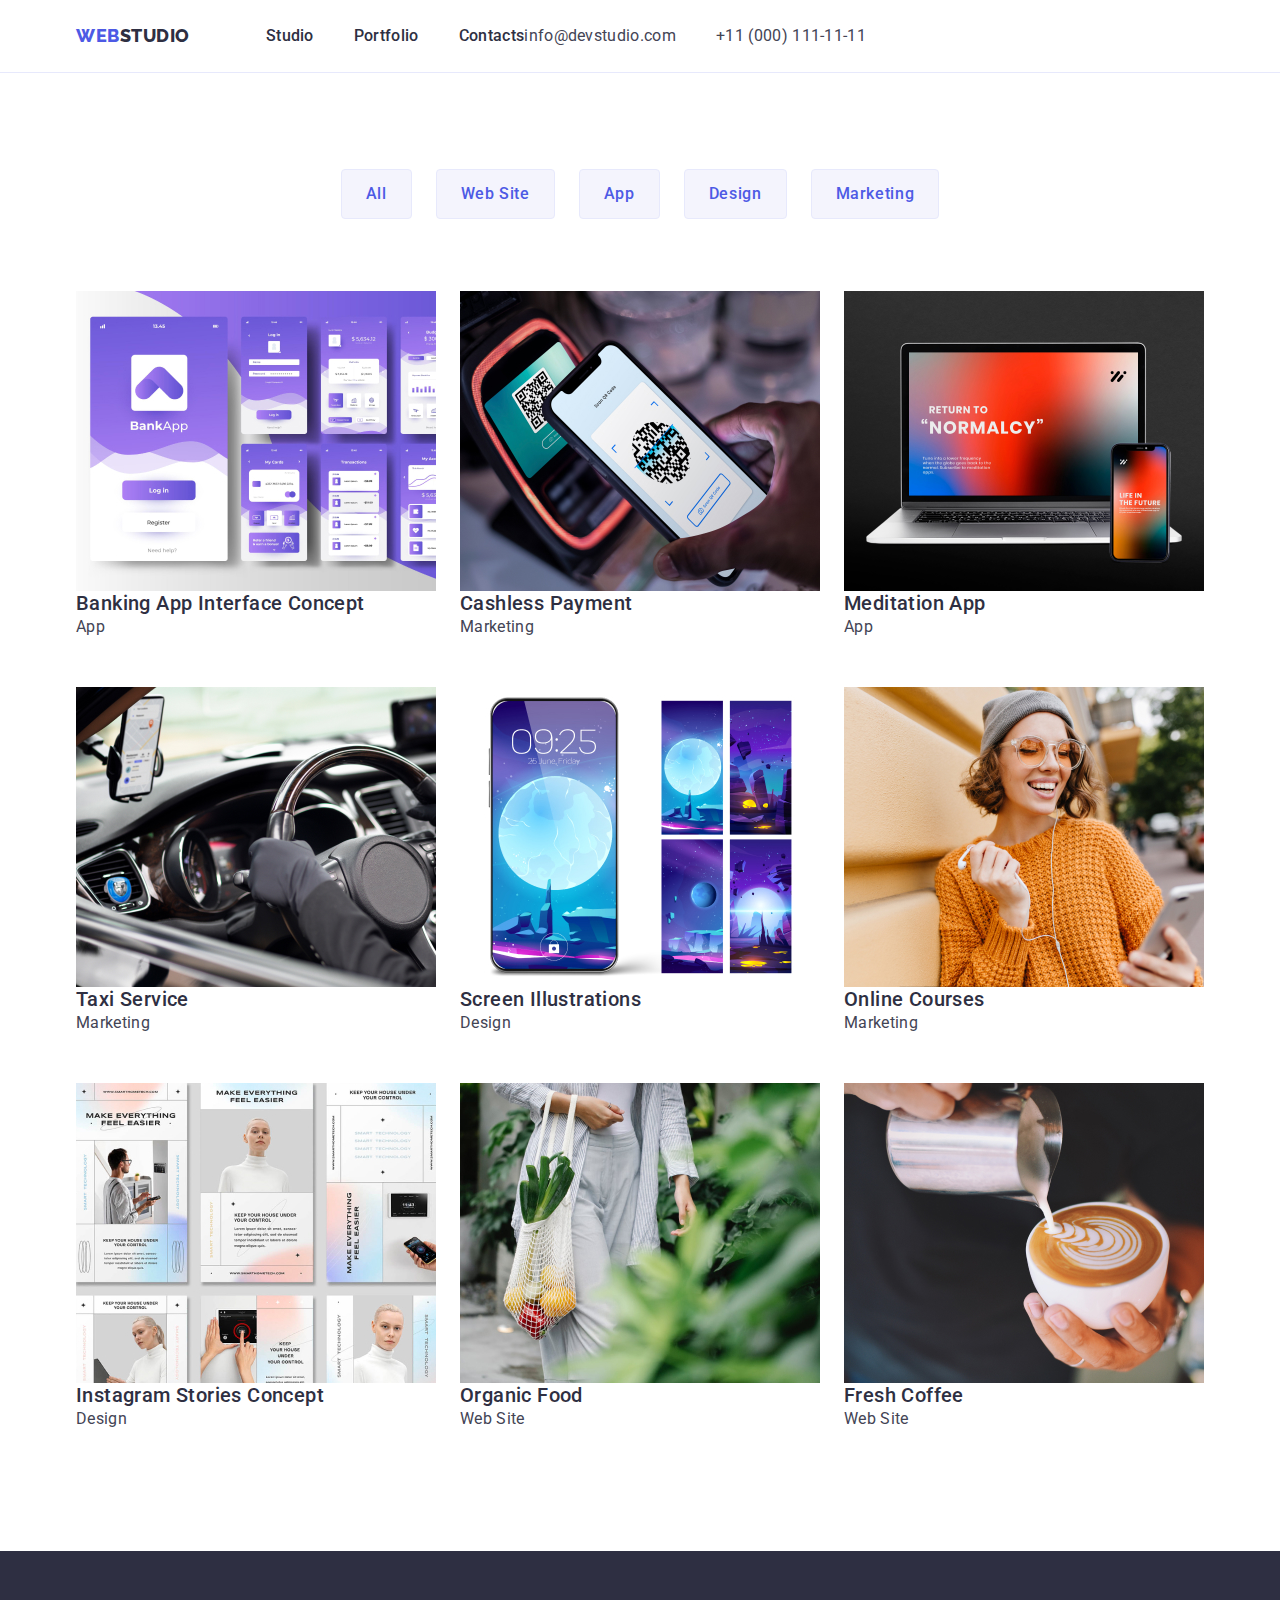
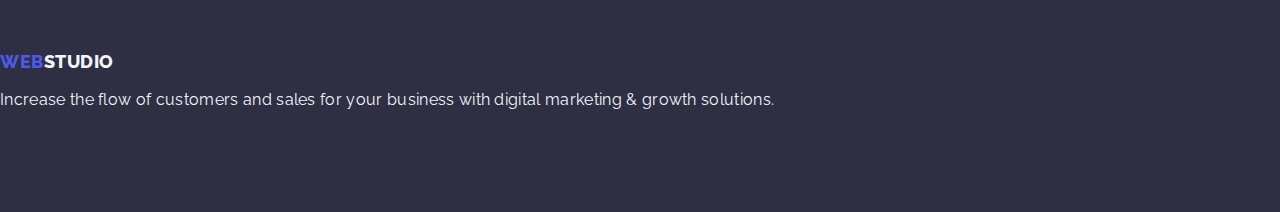
==== commit 0f52207c: "3" ====
--- a/portfolio.html
+++ b/portfolio.html
@@ -68,10 +68,13 @@
 
                 <!-- list two -->
                 <ul class="portfolio-list-two list">
-                    <li><a href="" class="portfolio-item link"> <img src="./images/portfolio/imgbanking.jpg"
+                    <li class="portfolio-item-list">
+                        <a href="" class="portfolio-item link"> <img src="./images/portfolio/imgbanking.jpg"
                                 alt=" banking app interface">
-                            <h2 class="title">Banking App Interface Concept</h2>
-                            <p class="section-description">App</p>
+                            <div>
+                                <h2 class="title">Banking App Interface Concept</h2>
+                                <p class="section-description">App</p>
+                            </div>
                         </a>
                     </li>
 
--- a/css/styles.css
+++ b/css/styles.css
@@ -306,8 +306,11 @@
   gap: 24px;
   margin-bottom: 72px;
 }
-.portfolio-list {
-  display: flex;
+.portfolio-list-two {
+  display: flex;
+  flex-wrap: wrap;
+  column-gap: 24px;
+  row-gap: 48px;
 }
 .portfolio-btn-item {
   padding: 12px 24px;
@@ -317,8 +320,6 @@
   font-weight: 500;
   font-size: 16px;
   line-height: 1.5;
-
-  /* identical to box height, or 150% */
   display: flex;
   align-items: center;
   text-align: center;
@@ -333,3 +334,6 @@
   background: #404bbf;
   border: 1px solid transparent;
 }
+.portfolio-item-list {
+  width: calc((100% - 48px) / 3);
+}
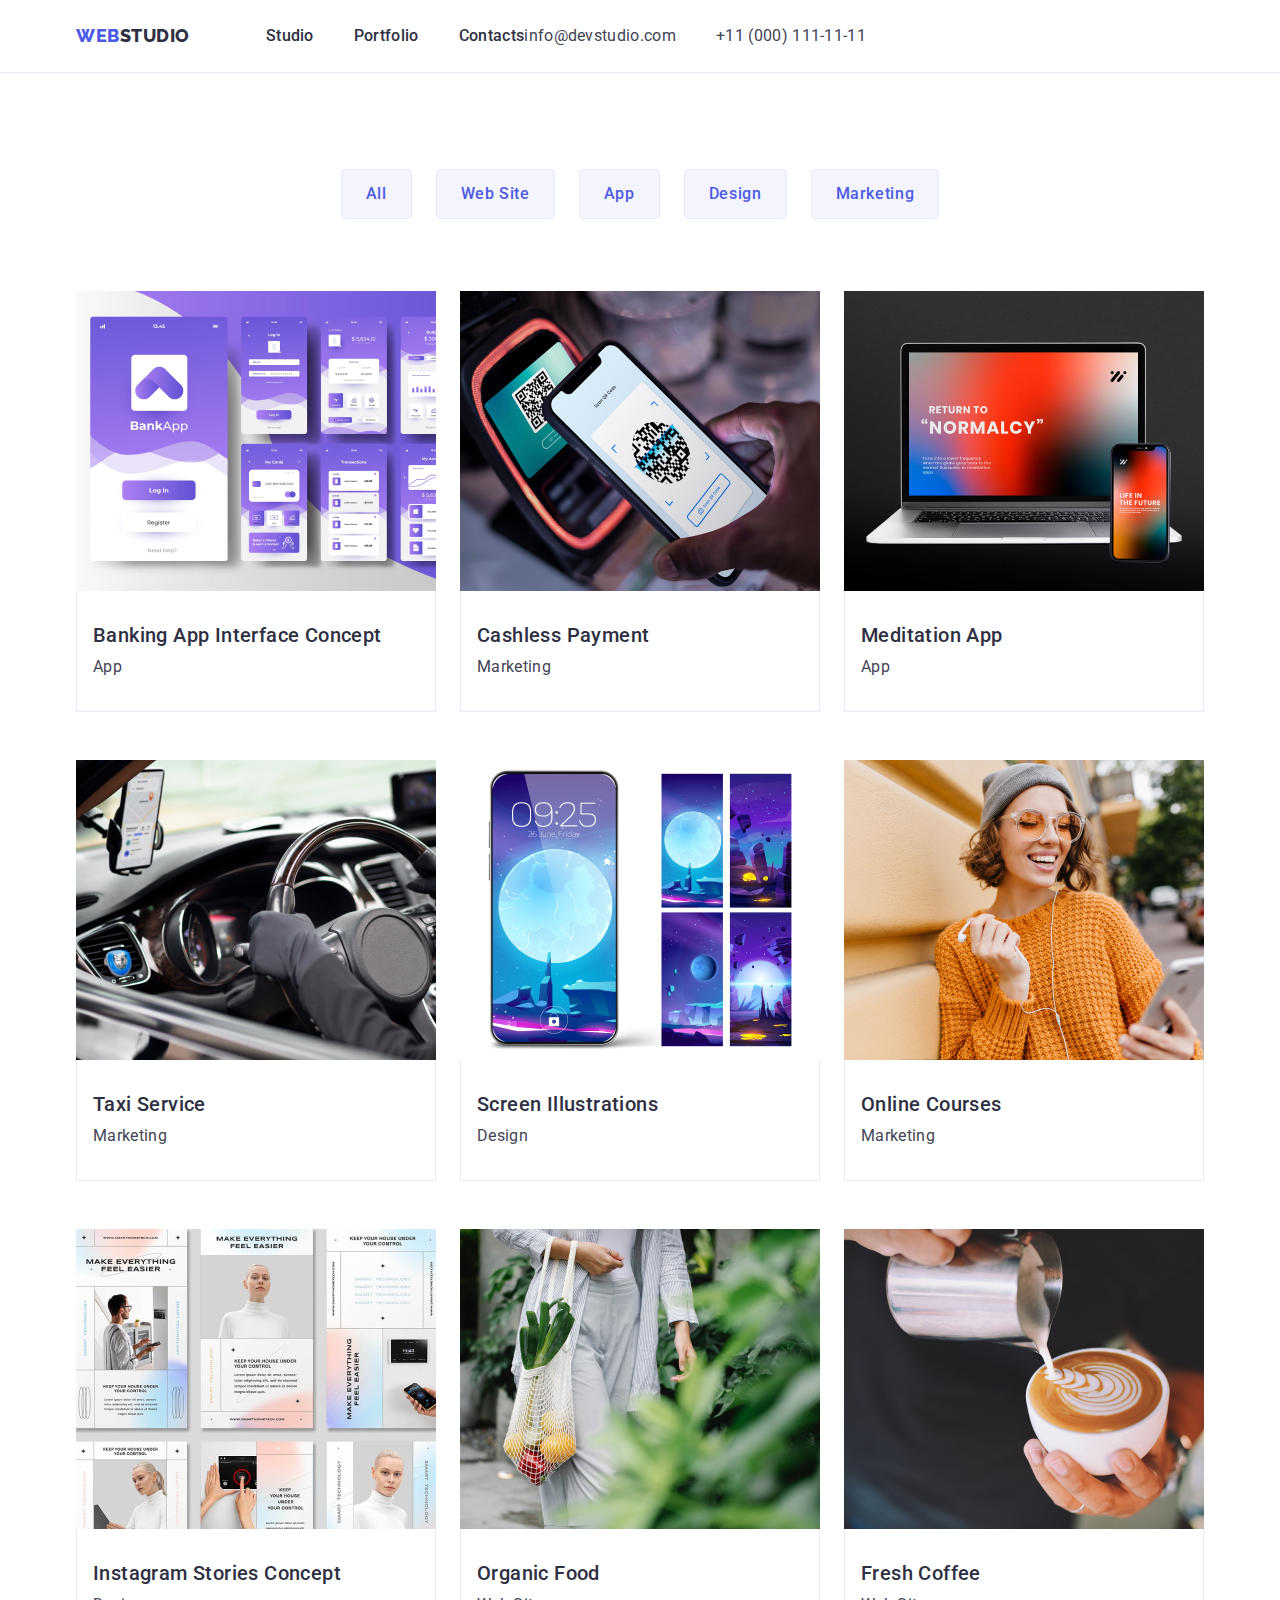
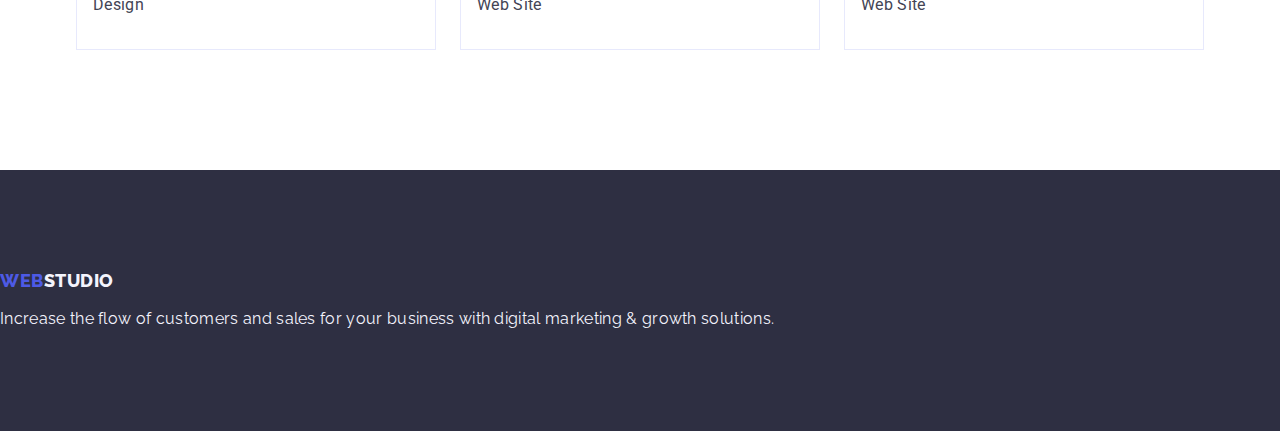
==== commit 6339d15e: "fot" ====
--- a/portfolio.html
+++ b/portfolio.html
@@ -71,70 +71,87 @@
                     <li class="portfolio-item-list">
                         <a href="" class="portfolio-item link"> <img src="./images/portfolio/imgbanking.jpg"
                                 alt=" banking app interface">
-                            <div>
-                                <h2 class="title">Banking App Interface Concept</h2>
+                            <div class="app-name-container">
+                                <h2 class="title title-skills-team">Banking App Interface Concept</h2>
                                 <p class="section-description">App</p>
                             </div>
                         </a>
                     </li>
 
-                    <li><a href="" class="portfolio-item link"> <img src="./images/portfolio/imgcash.jpg"
-                                alt="cashless terminal and phone">
-                            <h2 class="title">Cashless Payment</h2>
-                            <p class="section-description">Marketing</p>
+                    <li class="portfolio-item-list"><a href="" class="portfolio-item link"> <img
+                                src="./images/portfolio/imgcash.jpg" alt="cashless terminal and phone">
+                            <div class="app-name-container">
+                                <h2 class="title title-skills-team">Cashless Payment</h2>
+                                <p class="section-description">Marketing</p>
+                            </div>
                         </a>
 
                     </li>
 
-                    <li><a href="" class="portfolio-item link"> <img src="./images/portfolio/imgapp.jpg"
-                                alt="laptop and phone">
-                            <h2 class="title">Meditation App</h2>
-                            <p class="section-description">App</p>
+                    <li class="portfolio-item-list"><a href="" class="portfolio-item link"> <img
+                                src="./images/portfolio/imgapp.jpg" alt="laptop and phone">
+                            <div class="app-name-container">
+                                <h2 class="title title-skills-team">Meditation App</h2>
+                                <p class="section-description">App</p>
+                            </div>
                         </a>
                     </li>
                     <!-- </ul> -->
                     <!-- list three -->
                     <!-- <ul class="portfolio-list-three list"> -->
-                    <li><a href="" class="portfolio-item link"> <img src="./images/portfolio/imgtaxi.jpg"
-                                alt="car with driver">
-                            <h2 class="title">Taxi Service</h2>
-                            <p class="section-description">Marketing</p>
+                    <li class="portfolio-item-list"><a href="" class="portfolio-item link"> <img
+                                src="./images/portfolio/imgtaxi.jpg" alt="car with driver">
+                            <div class="app-name-container">
+                                <h2 class="title title-skills-team">Taxi Service</h2>
+                                <p class="section-description">Marketing</p>
+                            </div>
                         </a>
                     </li>
 
-                    <li><a href="" class="portfolio-item link"> <img src="./images/portfolio/imgscreen.jpg"
-                                alt="phone and screenshots">
-                            <h2 class="title">Screen Illustrations</h2>
-                            <p class="section-description">Design</p>
+                    <li class="portfolio-item-list"><a href="" class="portfolio-item link"> <img
+                                src="./images/portfolio/imgscreen.jpg" alt="phone and screenshots">
+                            <div class="app-name-container">
+                                <h2 class="title title-skills-team">Screen Illustrations</h2>
+                                <p class="section-description">Design</p>
+                            </div>
                         </a>
 
                     </li>
 
-                    <li><a href="" class="portfolio-item link"> <img src="./images/portfolio/imgonline.jpg"
-                                alt="girl with phone">
-                            <h2 class="title">Online Courses</h2>
-                            <p class="section-description">Marketing</p>
+                    <li class="portfolio-item-list"><a href="" class="portfolio-item link"> <img
+                                src="./images/portfolio/imgonline.jpg" alt="girl with phone">
+                            <div class="app-name-container">
+                                <h2 class="title title-skills-team">Online Courses</h2>
+                                <p class="section-description">Marketing</p>
+                            </div>
                         </a>
                     </li>
                     <!-- list four -->
-                    <li><a href="" class="portfolio-item link"> <img src="./images/portfolio/imginstagram.jpg"
-                                alt="design app">
-                            <h2 class="title">Instagram Stories Concept</h2>
-                            <p class="section-description">Design</p>
+                    <li class="portfolio-item-list"><a href="" class="portfolio-item link"> <img
+                                src="./images/portfolio/imginstagram.jpg" alt="design app">
+                            <div class="app-name-container">
+                                <h2 class="title title-skills-team">Instagram Stories Concept</h2>
+                                <p class="section-description">Design</p>
+                            </div>
                         </a>
                     </li>
 
-                    <li><a href="" class="portfolio-item link"> <img src="./images/portfolio/imgorganic.jpg"
-                                alt="women with food">
-                            <h2 class="title">Organic Food</h2>
-                            <p class="section-description">Web Site</p>
+                    <li class="portfolio-item-list"><a href="" class="portfolio-item link"> <img
+                                src="./images/portfolio/imgorganic.jpg" alt="women with food">
+                            <div class="app-name-container">
+                                <h2 class="title title-skills-team">Organic Food</h2>
+                                <p class="section-description">Web Site</p>
+                            </div>
                         </a>
 
                     </li>
 
-                    <li><a href="" class="portfolio-item link"> <img src="./images/portfolio/imgcoffe.jpg" alt="coffe">
-                            <h2 class="title">Fresh Coffee</h2>
-                            <p class="section-description">Web Site</p>
+                    <li class="portfolio-item-list"><a href="" class="portfolio-item link"> <img
+                                src="./images/portfolio/imgcoffe.jpg" alt="coffe">
+                            <div class="app-name-container">
+                                <h2 class="title title-skills-team">Fresh Coffee</h2>
+                                <p class="section-description">Web Site</p>
+                            </div>
                         </a>
                     </li>
                 </ul>
--- a/css/styles.css
+++ b/css/styles.css
@@ -337,3 +337,8 @@
 .portfolio-item-list {
   width: calc((100% - 48px) / 3);
 }
+.app-name-container {
+  padding: 32px 16px;
+  border: 1px solid #e7e9fc;
+  border-top: none;
+}
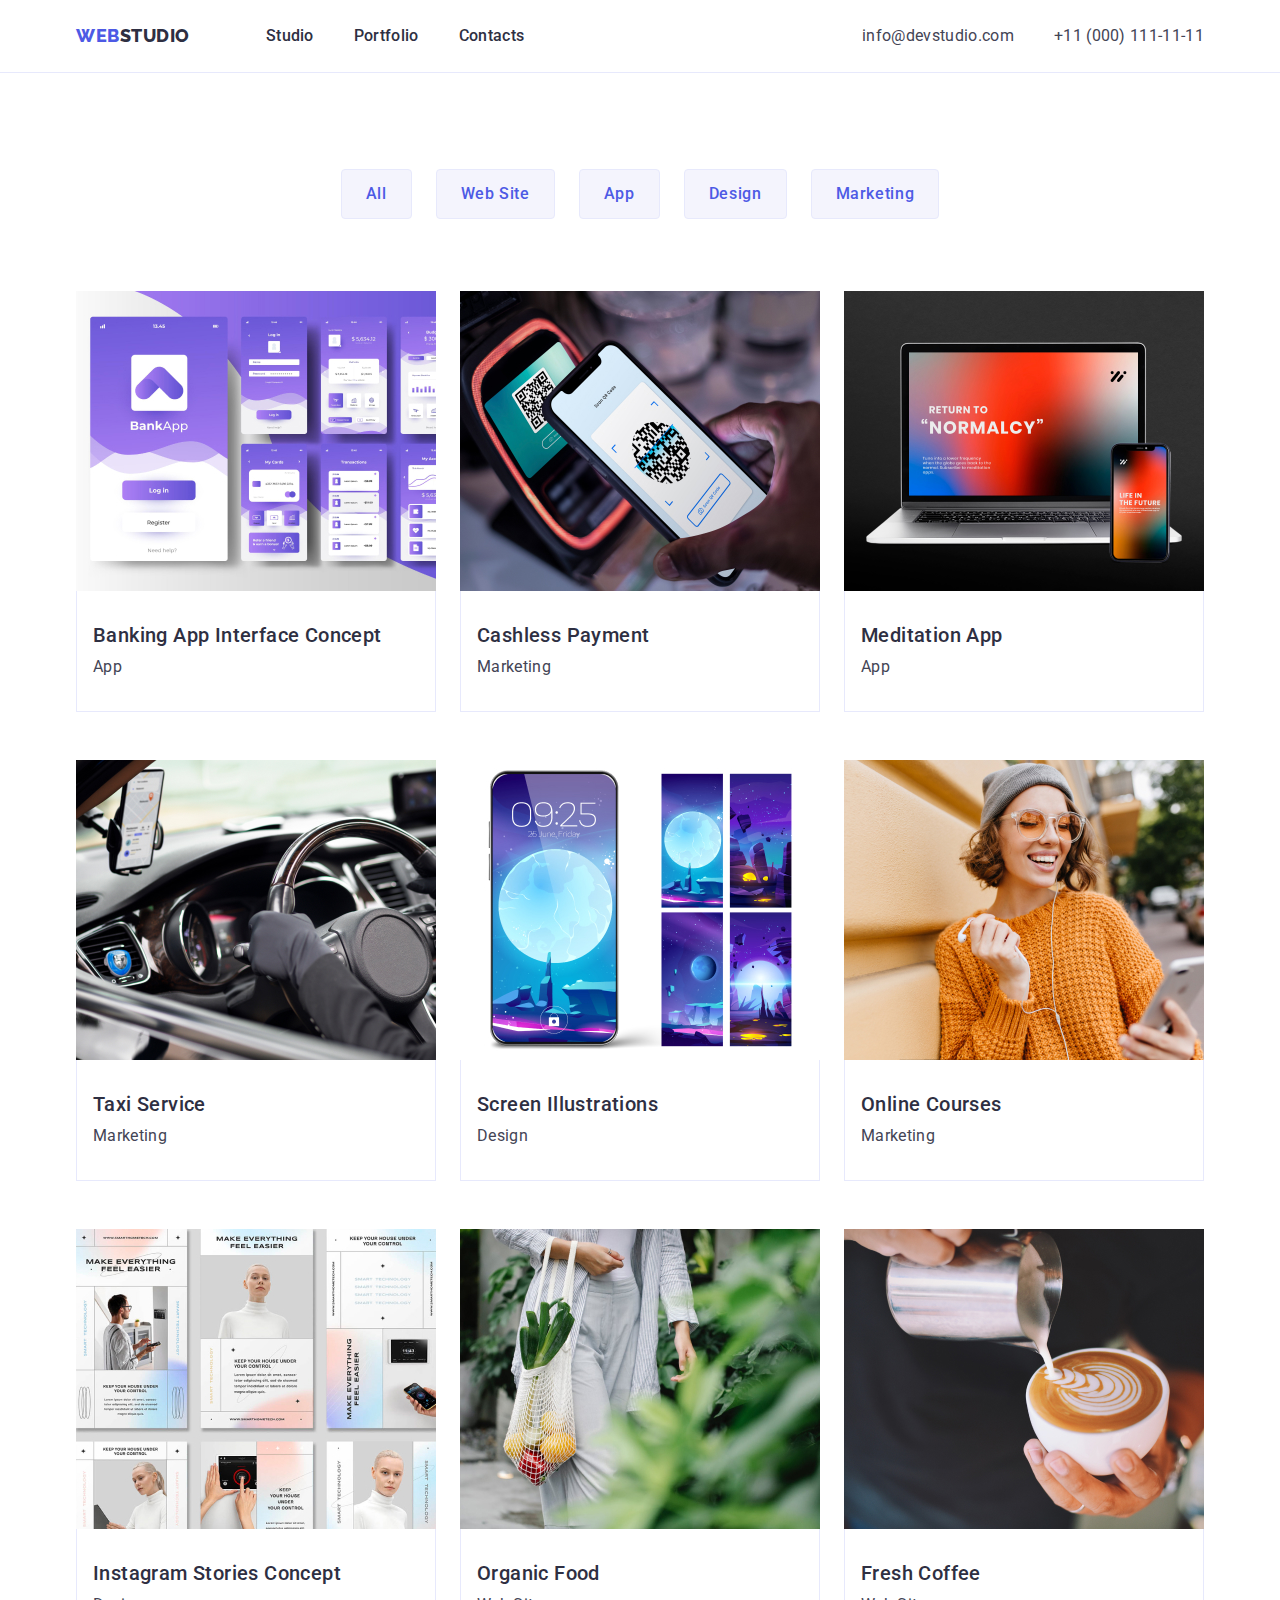
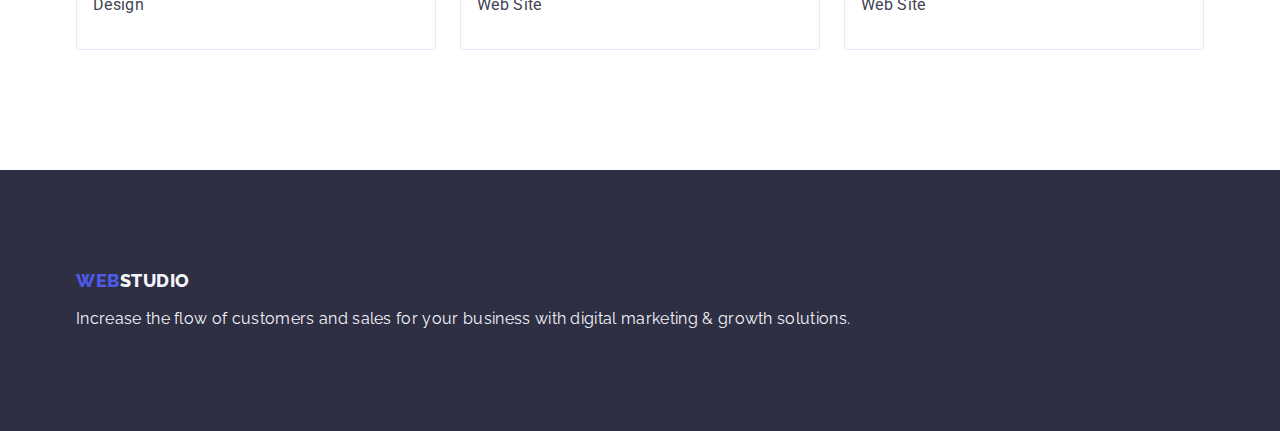
==== commit 96aada99: "end" ====
--- a/portfolio.html
+++ b/portfolio.html
@@ -162,11 +162,15 @@
 
     <!-- footer -->
     <footer class="footer">
-        <a href="./index.html" class="logo-footer list link">Web<span class="logo-color-footer">Studio</span></a>
-        <p class="section-description footer-text-color">
-            Increase the flow of customers and sales for your business with digital marketing & growth
-            solutions.
-        </p>
+        <div class="container">
+            <a href="./index.html" class="logo-footer list link">Web<span class="logo-color-footer">Studio</span></a>
+            <p class="section-description footer-text-color">
+                Increase the flow of customers and sales for your business with digital marketing & growth
+                solutions.
+
+
+            </p>
+        </div>
     </footer>
 </body>
 
--- a/css/styles.css
+++ b/css/styles.css
@@ -64,12 +64,11 @@
 .page-header-container {
   display: flex;
   align-items: center;
+  justify-content: space-between;
 }
 .page-navigation {
   display: flex;
   align-items: center;
-
-  /* column-gap: 70px; */
 }
 
 .logo {
@@ -77,7 +76,6 @@
   font-weight: 800;
   font-size: 18px;
   line-height: 1.17;
-  /* display: flex; */
   align-items: center;
   letter-spacing: 0.03em;
   text-transform: uppercase;
@@ -93,10 +91,9 @@
 .logo:focus {
   color: var(--accent-color);
 }
-/* MENU */
+/*---------------------------------- MENU */
 .menu {
   display: flex;
-  /* align-items: center; */
   gap: 40px;
 }
 
@@ -107,23 +104,21 @@
   letter-spacing: 0.02em;
   color: #2e2f42;
   padding: 24px 0;
-  /* text-transform: uppercase; */
 }
 .menu-link:hover,
 .menu-link:focus {
   color: var(--accent-color);
 }
 
-/* adress */
+/* --------------------------------adress */
 .adress-menu {
   font-style: normal;
 }
 .adress {
   display: flex;
   align-items: center;
-  column-gap: 40px;
+  /* column-gap: 40px; */
   gap: 40px;
-  /* margin-left: auto; */
 }
 .contact-email-tel {
   font-weight: 400;
@@ -184,7 +179,7 @@
 
 .modal-open-btn:hover,
 .modal-open-btn:focus {
-  color: var(--accent-color);
+  color: #ffffff;
   background: #404bbf;
 }
 
